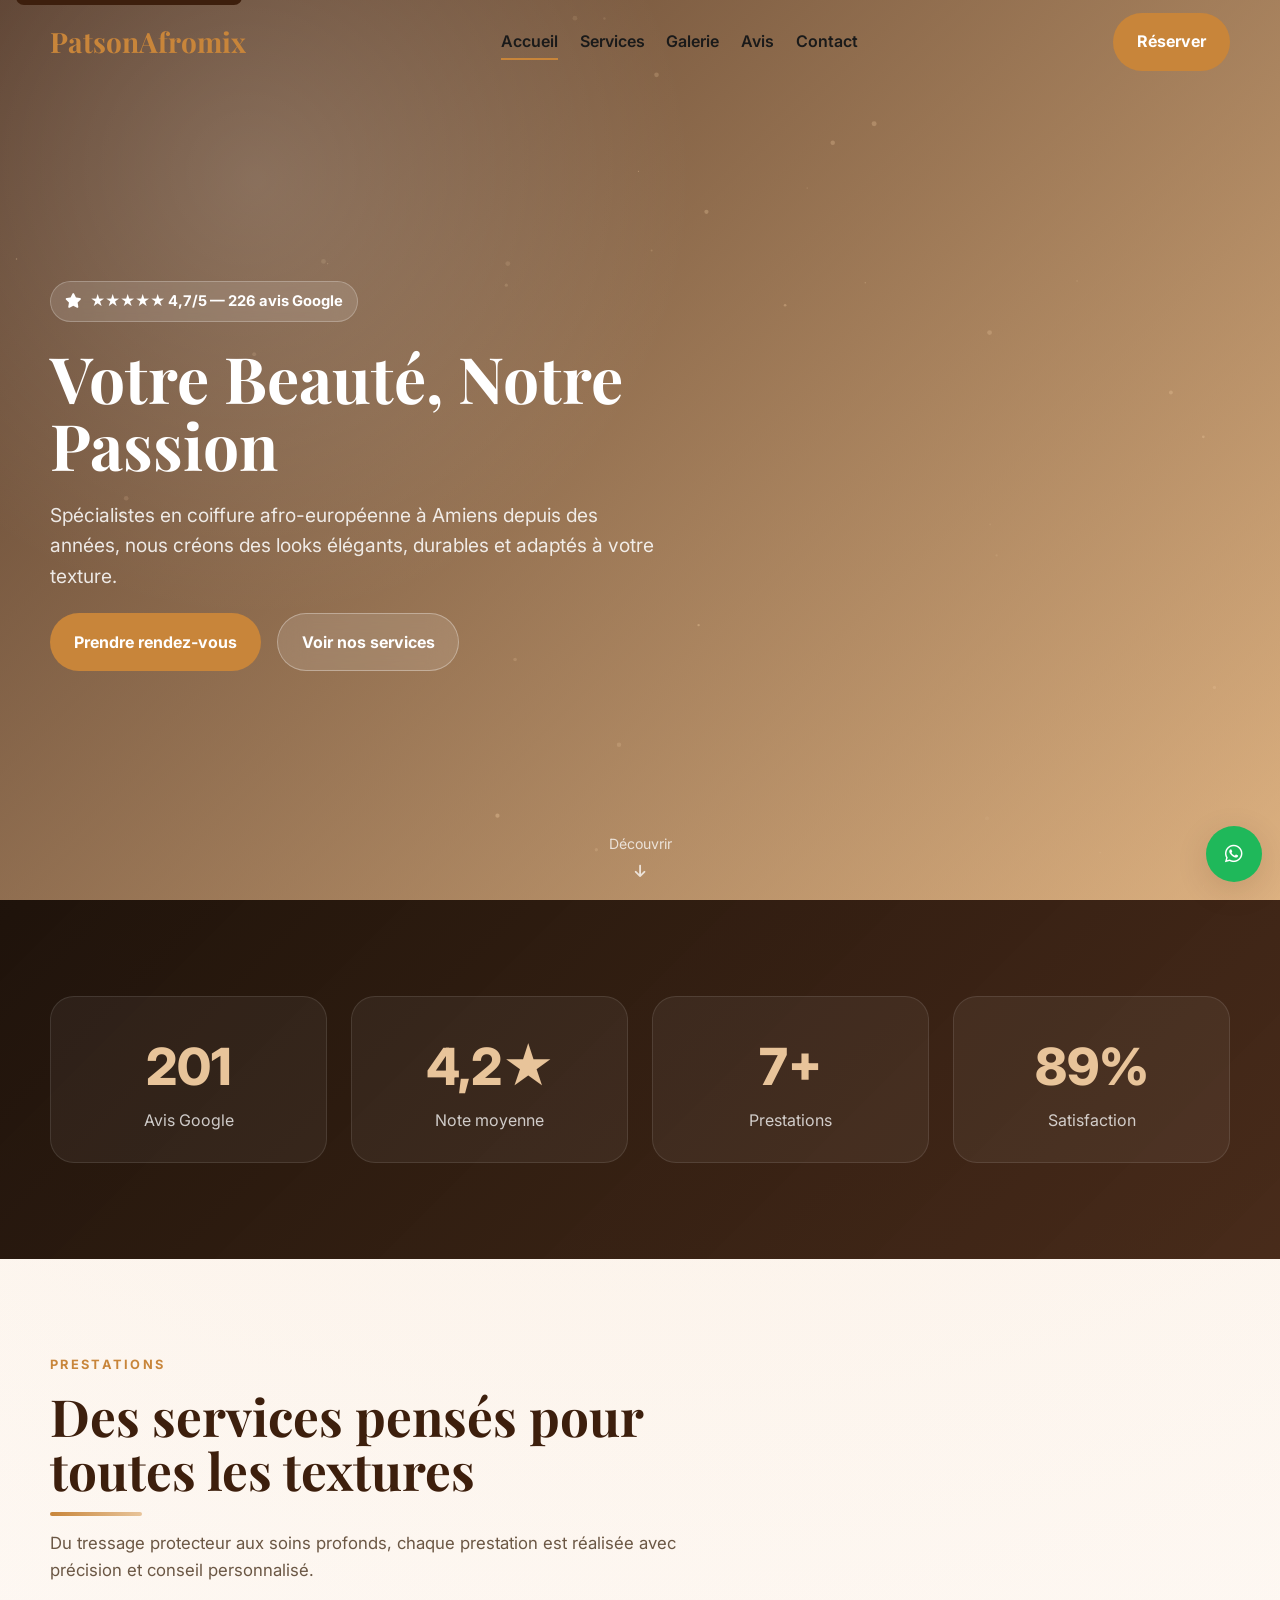
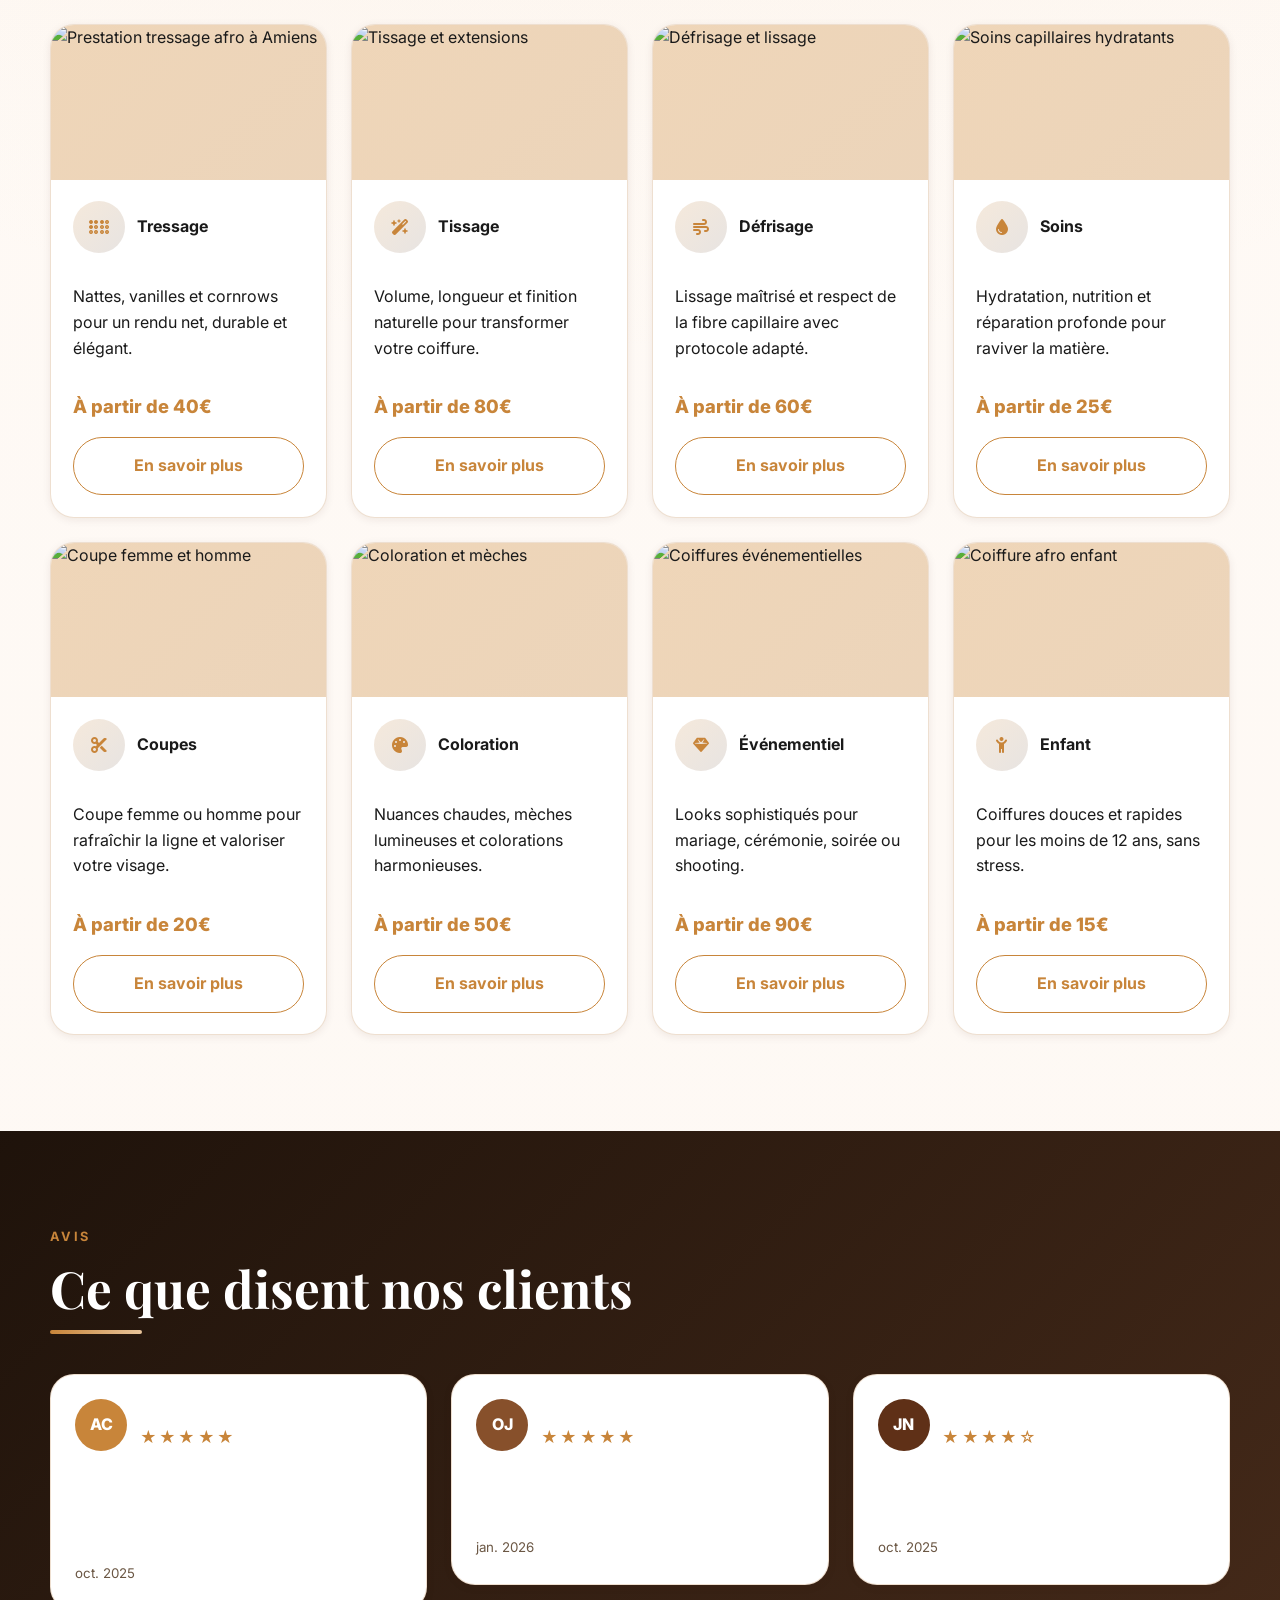
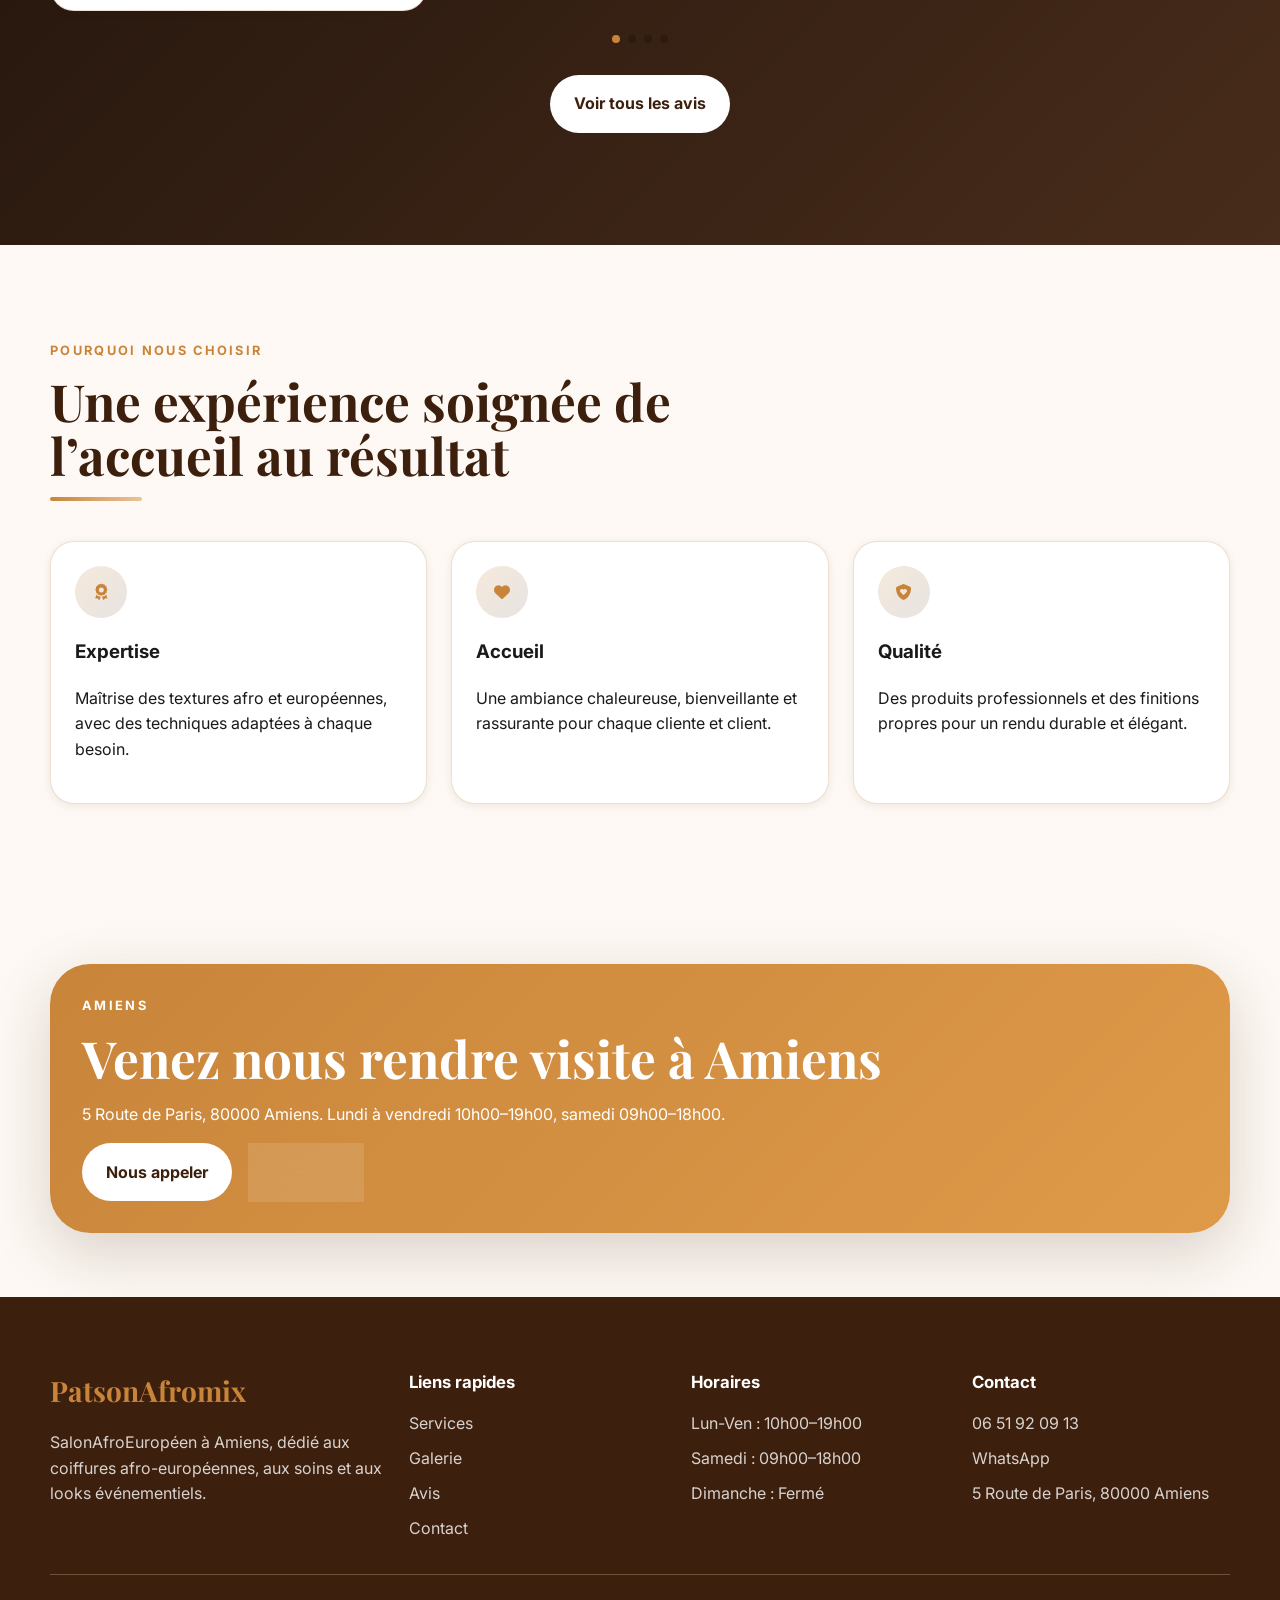
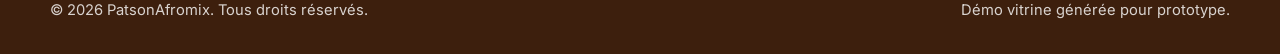
==== index.html @ 56ec9474 "My first commit on PotsonAfromix" ====
<!DOCTYPE html>
<html lang="fr">
  <head>
    <meta charset="UTF-8">
    <meta name="viewport" content="width=device-width, initial-scale=1.0">
    <title>PatsonAfromix | Coiffure afro-européenne à Amiens</title>
    <meta name="description" content="SalonAfroEuropéen / PatsonAfromix à Amiens : tressage, tissage, soins, coupe, coloration et coiffures événementielles.">
    <meta name="keywords" content="coiffure afro amiens, tressage amiens, salon afro européen, patsonafromix">
    <meta property="og:title" content="PatsonAfromix | Coiffure afro-européenne à Amiens">
    <meta property="og:description" content="Un salon chaleureux à Amiens pour sublimer toutes les textures de cheveux.">
    <meta property="og:type" content="website">
    <meta property="og:locale" content="fr_FR">
    <link rel="preconnect" href="https://fonts.googleapis.com">
    <link rel="preconnect" href="https://fonts.gstatic.com" crossorigin>
    <link href="https://fonts.googleapis.com/css2?family=Inter:wght@400;500;600;700;800&family=Playfair+Display:wght@600;700;800&display=swap" rel="stylesheet">
    <link rel="stylesheet" href="https://cdnjs.cloudflare.com/ajax/libs/font-awesome/6.5.2/css/all.min.css">
    <link rel="stylesheet" href="https://unpkg.com/aos@2.3.1/dist/aos.css">
    <link rel="stylesheet" href="https://unpkg.com/swiper/swiper-bundle.min.css">
    <link rel="stylesheet" href="css/main.css">
    <link rel="stylesheet" href="css/components.css">
    <link rel="stylesheet" href="css/animations.css">
    <link rel="stylesheet" href="css/responsive.css">
  </head>
  <body>
    <a class="skip-link" href="#main-content">Aller au contenu principal</a>
    <div class="page-loader" data-page-loader aria-hidden="true">
      <div class="loader-inner">
        <div class="logo">PatsonAfromix</div>
        <div class="loader-bar"><span></span></div>
      </div>
    </div>
    <div class="page-transition hidden" data-page-transition aria-hidden="true"></div>
    <header class="site-header" data-header>
      <div class="container">
        <a class="logo" href="index.html">PatsonAfromix</a>
        <nav class="nav-desktop" role="navigation" aria-label="Navigation principale">
          <a class="nav-link" aria-current="page" href="index.html">Accueil</a>
          <a class="nav-link" href="services.html">Services</a>
          <a class="nav-link" href="galerie.html">Galerie</a>
          <a class="nav-link" href="avis.html">Avis</a>
          <a class="nav-link" href="contact.html">Contact</a>
        </nav>
        <div class="nav-actions">
          <a class="btn btn-primary" href="contact.html">Réserver</a>
          <button class="menu-toggle" data-menu-toggle aria-label="Ouvrir le menu" aria-expanded="false" aria-controls="mobile-panel">
            <span></span><span></span><span></span>
          </button>
        </div>
      </div>
    </header>
    <aside class="mobile-panel" id="mobile-panel" data-mobile-panel>
      <nav class="mobile-nav" role="navigation" aria-label="Navigation mobile">
        <a class="nav-link" href="index.html">Accueil</a>
        <a class="nav-link" href="services.html">Services</a>
        <a class="nav-link" href="galerie.html">Galerie</a>
        <a class="nav-link" href="avis.html">Avis</a>
        <a class="nav-link" href="contact.html">Contact</a>
        <a class="btn btn-primary" href="contact.html">Prendre rendez-vous</a>
      </nav>
    </aside>

    <main id="main-content">
      <section class="hero">
        <canvas class="hero-canvas" data-hero-particles aria-hidden="true"></canvas>
        <div class="container">
          <div class="hero-content">
            <span class="pill trust-badge pulse"><i class="fa-solid fa-star"></i> ★★★★★ 4,7/5 — 226 avis Google</span>
            <h1 class="hero-title">Votre Beauté, Notre Passion</h1>
            <p class="hero-text">Spécialistes en coiffure afro-européenne à Amiens depuis des années, nous créons des looks élégants, durables et adaptés à votre texture.</p>
            <div class="hero-actions">
              <a class="btn btn-primary" href="contact.html">Prendre rendez-vous</a>
              <a class="btn btn-secondary" href="services.html">Voir nos services</a>
            </div>
          </div>
        </div>
        <a class="scroll-indicator" href="#chiffres" aria-label="Faire défiler vers les chiffres clés">
          <span>Découvrir</span>
          <i class="fa-solid fa-arrow-down bounce"></i>
        </a>
      </section>

      <section class="section section-dark" id="chiffres">
        <div class="container">
          <div class="stats-grid">
            <article class="stat-card" data-reveal>
              <div class="stat-value" data-counter="226">0</div>
              <div class="stat-label">Avis Google</div>
            </article>
            <article class="stat-card" data-reveal>
              <div class="stat-value" data-counter="4.7" data-decimal="true" data-suffix="★">0</div>
              <div class="stat-label">Note moyenne</div>
            </article>
            <article class="stat-card" data-reveal>
              <div class="stat-value" data-counter="8" data-suffix="+">0</div>
              <div class="stat-label">Prestations</div>
            </article>
            <article class="stat-card" data-reveal>
              <div class="stat-value" data-counter="100" data-suffix="%">0</div>
              <div class="stat-label">Satisfaction</div>
            </article>
          </div>
        </div>
      </section>

      <section class="section">
        <div class="container">
          <div class="section-title-wrap" data-reveal>
            <span class="eyebrow">Prestations</span>
            <h2 class="section-title">Des services pensés pour toutes les textures</h2>
            <div class="decor-line"></div>
            <p class="section-lead">Du tressage protecteur aux soins profonds, chaque prestation est réalisée avec précision et conseil personnalisé.</p>
          </div>
          <div class="services-grid grid">
            <article class="service-card" data-aos="fade-up">
              <img class="service-card-image" src="images/services/tressage.jpg" data-placeholder="african braids amiens" alt="Prestation tressage afro à Amiens">
              <div class="service-card-content">
                <div class="service-topline"><span class="icon-badge"><i class="fa-solid fa-braille"></i></span><strong>Tressage</strong></div>
                <p>Nattes, vanilles et cornrows pour un rendu net, durable et élégant.</p>
                <div class="service-price">À partir de 40€</div>
                <a class="btn btn-outline" href="services.html">En savoir plus</a>
              </div>
            </article>
            <article class="service-card" data-aos="fade-up" data-aos-delay="100">
              <img class="service-card-image" src="images/services/tissage.jpg" data-placeholder="hair extensions salon amiens" alt="Tissage et extensions">
              <div class="service-card-content">
                <div class="service-topline"><span class="icon-badge"><i class="fa-solid fa-wand-magic-sparkles"></i></span><strong>Tissage</strong></div>
                <p>Volume, longueur et finition naturelle pour transformer votre coiffure.</p>
                <div class="service-price">À partir de 80€</div>
                <a class="btn btn-outline" href="services.html">En savoir plus</a>
              </div>
            </article>
            <article class="service-card" data-aos="fade-up" data-aos-delay="200">
              <img class="service-card-image" src="images/services/defrisage.jpg" data-placeholder="hair smoothing treatment" alt="Défrisage et lissage">
              <div class="service-card-content">
                <div class="service-topline"><span class="icon-badge"><i class="fa-solid fa-wind"></i></span><strong>Défrisage</strong></div>
                <p>Lissage maîtrisé et respect de la fibre capillaire avec protocole adapté.</p>
                <div class="service-price">À partir de 60€</div>
                <a class="btn btn-outline" href="services.html">En savoir plus</a>
              </div>
            </article>
            <article class="service-card" data-aos="fade-up" data-aos-delay="300">
              <img class="service-card-image" src="images/services/soins.jpg" data-placeholder="deep conditioning hair care" alt="Soins capillaires hydratants">
              <div class="service-card-content">
                <div class="service-topline"><span class="icon-badge"><i class="fa-solid fa-droplet"></i></span><strong>Soins</strong></div>
                <p>Hydratation, nutrition et réparation profonde pour raviver la matière.</p>
                <div class="service-price">À partir de 25€</div>
                <a class="btn btn-outline" href="services.html">En savoir plus</a>
              </div>
            </article>
            <article class="service-card" data-aos="fade-up">
              <img class="service-card-image" src="images/services/coupe.jpg" data-placeholder="modern haircut salon" alt="Coupe femme et homme">
              <div class="service-card-content">
                <div class="service-topline"><span class="icon-badge"><i class="fa-solid fa-scissors"></i></span><strong>Coupes</strong></div>
                <p>Coupe femme ou homme pour rafraîchir la ligne et valoriser votre visage.</p>
                <div class="service-price">À partir de 20€</div>
                <a class="btn btn-outline" href="services.html">En savoir plus</a>
              </div>
            </article>
            <article class="service-card" data-aos="fade-up" data-aos-delay="100">
              <img class="service-card-image" src="images/services/coloration.jpg" data-placeholder="hair color salon" alt="Coloration et mèches">
              <div class="service-card-content">
                <div class="service-topline"><span class="icon-badge"><i class="fa-solid fa-palette"></i></span><strong>Coloration</strong></div>
                <p>Nuances chaudes, mèches lumineuses et colorations harmonieuses.</p>
                <div class="service-price">À partir de 50€</div>
                <a class="btn btn-outline" href="services.html">En savoir plus</a>
              </div>
            </article>
            <article class="service-card" data-aos="fade-up" data-aos-delay="200">
              <img class="service-card-image" src="images/services/evenementiel.jpg" data-placeholder="bridal hairstyle elegant" alt="Coiffures événementielles">
              <div class="service-card-content">
                <div class="service-topline"><span class="icon-badge"><i class="fa-solid fa-gem"></i></span><strong>Événementiel</strong></div>
                <p>Looks sophistiqués pour mariage, cérémonie, soirée ou shooting.</p>
                <div class="service-price">À partir de 90€</div>
                <a class="btn btn-outline" href="services.html">En savoir plus</a>
              </div>
            </article>
            <article class="service-card" data-aos="fade-up" data-aos-delay="300">
              <img class="service-card-image" src="images/services/enfant.jpg" data-placeholder="child braided hairstyle" alt="Coiffure afro enfant">
              <div class="service-card-content">
                <div class="service-topline"><span class="icon-badge"><i class="fa-solid fa-child-reaching"></i></span><strong>Enfant</strong></div>
                <p>Coiffures douces et rapides pour les moins de 12 ans, sans stress.</p>
                <div class="service-price">À partir de 15€</div>
                <a class="btn btn-outline" href="services.html">En savoir plus</a>
              </div>
            </article>
          </div>
        </div>
      </section>

      <section class="section section-dark">
        <div class="container">
          <div class="section-title-wrap" data-reveal>
            <span class="eyebrow">Avis</span>
            <h2 class="section-title">Ce que disent nos clients</h2>
            <div class="decor-line"></div>
          </div>
          <div class="swiper reviews-swiper">
            <div class="swiper-wrapper">
              <article class="review-card swiper-slide">
                <div class="review-head"><div class="avatar" style="background:#c8853a;">AC</div><div><strong>Amandine C.</strong><div class="review-stars">★★★★★</div></div></div>
                <p>Je suis blanche, donc les cheveux qui vont avec, et pas toujours top à tresser. J’ai été bluffée par le résultat.</p>
                <small class="muted">oct. 2025</small>
              </article>
              <article class="review-card swiper-slide">
                <div class="review-head"><div class="avatar" style="background:#87502b;">OJ</div><div><strong>Océane J.</strong><div class="review-stars">★★★★★</div></div></div>
                <p>Première fois pour un tissage, résultat très propre et conseils rassurants. Je reviendrai.</p>
                <small class="muted">jan. 2026</small>
              </article>
              <article class="review-card swiper-slide">
                <div class="review-head"><div class="avatar" style="background:#5f3017;">JN</div><div><strong>Jeannette N.</strong><div class="review-stars">★★★★☆</div></div></div>
                <p>Très satisfaite des prestations et des bons soins. Équipe chaleureuse et dynamique.</p>
                <small class="muted">oct. 2025</small>
              </article>
              <article class="review-card swiper-slide">
                <div class="review-head"><div class="avatar" style="background:#b86f35;">FK</div><div><strong>Fatou K.</strong><div class="review-stars">★★★★★</div></div></div>
                <p>Le salon est propre, l’accueil est top et mes nattes ont tenu parfaitement.</p>
                <small class="muted">fév. 2026</small>
              </article>
            </div>
            <div class="swiper-pagination"></div>
          </div>
          <p class="center"><a class="btn btn-light" href="avis.html">Voir tous les avis</a></p>
        </div>
      </section>

      <section class="section">
        <div class="container">
          <div class="section-title-wrap" data-reveal>
            <span class="eyebrow">Pourquoi nous choisir</span>
            <h2 class="section-title">Une expérience soignée de l’accueil au résultat</h2>
            <div class="decor-line"></div>
          </div>
          <div class="why-grid">
            <article class="card" data-reveal>
              <div class="icon-badge"><i class="fa-solid fa-award"></i></div>
              <h3>Expertise</h3>
              <p>Maîtrise des textures afro et européennes, avec des techniques adaptées à chaque besoin.</p>
            </article>
            <article class="card" data-reveal>
              <div class="icon-badge"><i class="fa-solid fa-heart"></i></div>
              <h3>Accueil</h3>
              <p>Une ambiance chaleureuse, bienveillante et rassurante pour chaque cliente et client.</p>
            </article>
            <article class="card" data-reveal>
              <div class="icon-badge"><i class="fa-solid fa-shield-heart"></i></div>
              <h3>Qualité</h3>
              <p>Des produits professionnels et des finitions propres pour un rendu durable et élégant.</p>
            </article>
          </div>
        </div>
      </section>

      <section class="section-sm">
        <div class="container">
          <div class="cta-panel" id="contact">
            <span class="eyebrow" style="color:#fff;">Amiens</span>
            <h2 class="section-title" style="color:#fff;">Venez nous rendre visite à Amiens</h2>
            <p>5 Route de Paris, 80000 Amiens. Lundi à vendredi 10h00–19h00, samedi 09h00–18h00.</p>
            <div class="cta-actions">
              <a class="btn btn-light" href="tel:+33651920913">Nous appeler</a>
              <a class="btn btn-secondary" href="https://www.google.com/maps/search/?api=1&query=5+Route+de+Paris,+80000+Amiens" target="_blank" rel="noreferrer">Itinéraire</a>
            </div>
          </div>
        </div>
      </section>
    </main>

    <footer class="site-footer">
      <div class="container">
        <div class="footer-grid">
          <div>
            <div class="logo">PatsonAfromix</div>
            <p>SalonAfroEuropéen à Amiens, dédié aux coiffures afro-européennes, aux soins et aux looks événementiels.</p>
          </div>
          <div>
            <h3 class="footer-title">Liens rapides</h3>
            <div class="footer-links">
              <a href="services.html">Services</a>
              <a href="galerie.html">Galerie</a>
              <a href="avis.html">Avis</a>
              <a href="contact.html">Contact</a>
            </div>
          </div>
          <div>
            <h3 class="footer-title">Horaires</h3>
            <div class="footer-links">
              <span>Lun-Ven : 10h00–19h00</span>
              <span>Samedi : 09h00–18h00</span>
              <span>Dimanche : Fermé</span>
            </div>
          </div>
          <div>
            <h3 class="footer-title">Contact</h3>
            <div class="footer-links">
              <a href="tel:+33651920913">06 51 92 09 13</a>
              <a href="https://wa.me/33651920913">WhatsApp</a>
              <span>5 Route de Paris, 80000 Amiens</span>
            </div>
          </div>
        </div>
        <div class="footer-bottom">
          <span>© 2026 PatsonAfromix. Tous droits réservés.</span>
          <span>Démo vitrine générée pour prototype.</span>
        </div>
      </div>
    </footer>

    <a class="floating-whatsapp pulse-green" href="https://wa.me/33651920913" target="_blank" rel="noreferrer" aria-label="Contacter le salon sur WhatsApp" data-tooltip="Chattez avec nous">
      <i class="fa-brands fa-whatsapp fa-lg"></i>
    </a>
    <button class="to-top hidden" type="button" data-back-to-top aria-label="Retour en haut"><i class="fa-solid fa-arrow-up"></i></button>

    <script src="https://unpkg.com/aos@2.3.1/dist/aos.js"></script>
    <script src="https://unpkg.com/swiper/swiper-bundle.min.js"></script>
    <script src="js/main.js"></script>
    <script src="js/animations.js"></script>
    <script src="js/reviews.js"></script>
    <script src="js/menu.js"></script>
  </body>
</html>
---- css/main.css ----
:root {
  --color-primary: #c8853a;
  --color-secondary: #3d1f0d;
  --color-accent: #e8c49a;
  --color-bg: #fdf8f3;
  --color-bg-dark: #1a0e06;
  --color-text: #1a1a1a;
  --color-text-light: #6b5744;
  --color-white: #ffffff;
  --color-success: #2d7d52;
  --color-danger: #b43f32;
  --color-border: #e8d5c0;
  --font-heading: "Playfair Display", serif;
  --font-body: "Inter", sans-serif;
  --shadow-sm: 0 2px 8px rgba(61, 31, 13, 0.08);
  --shadow-md: 0 8px 32px rgba(61, 31, 13, 0.14);
  --shadow-lg: 0 20px 60px rgba(61, 31, 13, 0.18);
  --radius-sm: 8px;
  --radius-md: 16px;
  --radius-lg: 24px;
  --radius-xl: 40px;
  --transition: 0.3s cubic-bezier(0.4, 0, 0.2, 1);
  --container: min(1180px, calc(100% - 2rem));
  --header-height: 84px;
}

*,
*::before,
*::after {
  box-sizing: border-box;
}

html {
  scroll-behavior: smooth;
}

body {
  margin: 0;
  font-family: var(--font-body);
  color: var(--color-text);
  background:
    radial-gradient(circle at top, rgba(232, 196, 154, 0.28), transparent 40%),
    linear-gradient(180deg, #fffaf6 0%, var(--color-bg) 100%);
  line-height: 1.6;
  overflow-x: hidden;
}

body.menu-open,
body.is-loading {
  overflow: hidden;
}

img {
  display: block;
  max-width: 100%;
}

a {
  color: inherit;
  text-decoration: none;
}

button,
input,
select,
textarea {
  font: inherit;
}

button {
  cursor: pointer;
}

main {
  display: block;
}

.skip-link {
  position: absolute;
  left: 1rem;
  top: -3rem;
  z-index: 1200;
  padding: 0.85rem 1.15rem;
  border-radius: var(--radius-sm);
  background: var(--color-secondary);
  color: var(--color-white);
  transition: top var(--transition);
}

.skip-link:focus {
  top: 1rem;
}

:focus-visible {
  outline: 3px solid var(--color-primary);
  outline-offset: 3px;
}

.container {
  width: var(--container);
  margin: 0 auto;
}

.section {
  padding: 6rem 0;
}

.section-sm {
  padding: 4rem 0;
}

.section-dark {
  position: relative;
  background:
    linear-gradient(135deg, rgba(26, 14, 6, 0.98), rgba(61, 31, 13, 0.94)),
    radial-gradient(circle, rgba(255, 255, 255, 0.04) 1px, transparent 1px);
  background-size: auto, 14px 14px;
  color: var(--color-white);
}

.section-title-wrap {
  display: grid;
  gap: 0.9rem;
  max-width: 700px;
  margin-bottom: 2.5rem;
}

.eyebrow {
  color: var(--color-primary);
  font-weight: 700;
  letter-spacing: 0.18em;
  text-transform: uppercase;
  font-size: 0.8rem;
}

.section-title,
.hero-title,
.page-hero h1 {
  margin: 0;
  font-family: var(--font-heading);
  line-height: 1.05;
}

.section-title {
  font-size: clamp(2rem, 4vw, 3.6rem);
  color: var(--color-secondary);
}

.section-dark .section-title {
  color: var(--color-white);
}

.section-lead {
  margin: 0;
  font-size: 1.05rem;
  color: var(--color-text-light);
}

.section-dark .section-lead {
  color: rgba(255, 255, 255, 0.76);
}

.decor-line {
  width: 92px;
  height: 4px;
  border-radius: 999px;
  background: linear-gradient(90deg, var(--color-primary), var(--color-accent));
  transform-origin: left center;
}

.btn {
  display: inline-flex;
  align-items: center;
  justify-content: center;
  gap: 0.65rem;
  min-height: 48px;
  padding: 0.95rem 1.45rem;
  border: 1px solid transparent;
  border-radius: 999px;
  font-weight: 700;
  transition:
    transform var(--transition),
    box-shadow var(--transition),
    background var(--transition),
    color var(--transition),
    border-color var(--transition);
}

.btn:hover {
  transform: translateY(-2px);
  box-shadow: var(--shadow-md);
}

.btn:active {
  transform: scale(0.97);
}

.btn-primary {
  background: var(--color-primary);
  color: var(--color-white);
}

.btn-secondary {
  background: rgba(255, 255, 255, 0.12);
  color: var(--color-white);
  border-color: rgba(255, 255, 255, 0.32);
  backdrop-filter: blur(14px);
}

.btn-outline {
  border-color: var(--color-primary);
  color: var(--color-primary);
  background: transparent;
}

.btn-light {
  background: var(--color-white);
  color: var(--color-secondary);
}

.pill {
  display: inline-flex;
  align-items: center;
  gap: 0.45rem;
  padding: 0.5rem 0.9rem;
  border-radius: 999px;
  background: rgba(232, 196, 154, 0.2);
  color: var(--color-secondary);
  font-size: 0.92rem;
  font-weight: 700;
}

.grid {
  display: grid;
  gap: 1.5rem;
}

.hero {
  position: relative;
  min-height: 100vh;
  display: flex;
  align-items: center;
  overflow: hidden;
  color: var(--color-white);
  background:
    linear-gradient(135deg, rgba(61, 31, 13, 0.85), rgba(200, 133, 58, 0.6)),
    url("../images/hero/hero-bg.jpg") center/cover no-repeat;
}

.hero::after {
  content: "";
  position: absolute;
  inset: 0;
  background: radial-gradient(circle at 20% 20%, rgba(255, 255, 255, 0.16), transparent 35%);
  pointer-events: none;
}

.hero-canvas {
  position: absolute;
  inset: 0;
  width: 100%;
  height: 100%;
}

.hero-content {
  position: relative;
  z-index: 2;
  display: grid;
  gap: 1.35rem;
  max-width: 720px;
  padding: calc(var(--header-height) + 2rem) 0 4rem;
}

.hero-title {
  font-size: clamp(2.5rem, 5vw, 4.5rem);
}

.hero-text {
  margin: 0;
  max-width: 620px;
  font-size: clamp(1rem, 2vw, 1.2rem);
  color: rgba(255, 255, 255, 0.86);
}

.hero-actions {
  display: flex;
  flex-wrap: wrap;
  gap: 1rem;
}

.trust-badge {
  width: fit-content;
  background: rgba(255, 255, 255, 0.12);
  border: 1px solid rgba(255, 255, 255, 0.24);
  color: var(--color-white);
  backdrop-filter: blur(12px);
}

.scroll-indicator {
  position: absolute;
  bottom: 1.4rem;
  left: 50%;
  transform: translateX(-50%);
  z-index: 2;
  display: inline-flex;
  flex-direction: column;
  align-items: center;
  gap: 0.5rem;
  color: rgba(255, 255, 255, 0.75);
  font-size: 0.88rem;
}

.page-hero {
  min-height: 40vh;
  display: grid;
  place-items: end start;
  padding: calc(var(--header-height) + 2rem) 0 3rem;
  background:
    linear-gradient(135deg, rgba(26, 14, 6, 0.86), rgba(61, 31, 13, 0.75)),
    url("../images/hero/hero-bg.jpg") center/cover no-repeat;
  color: var(--color-white);
}

.page-hero h1 {
  font-size: clamp(2.2rem, 4vw, 4rem);
}

.page-hero p {
  margin: 0.75rem 0 0;
  max-width: 620px;
  color: rgba(255, 255, 255, 0.8);
}

.stats-grid,
.why-grid,
.footer-grid,
.contact-grid {
  display: grid;
  gap: 1.5rem;
}

.stats-grid {
  grid-template-columns: repeat(4, minmax(0, 1fr));
}

.stat-card {
  padding: 1.8rem;
  border-radius: var(--radius-lg);
  background: rgba(255, 255, 255, 0.05);
  border: 1px solid rgba(255, 255, 255, 0.1);
  text-align: center;
}

.stat-value {
  font-size: clamp(2rem, 5vw, 3.2rem);
  font-weight: 800;
  color: var(--color-accent);
}

.stat-label {
  color: rgba(255, 255, 255, 0.76);
}

.services-grid {
  grid-template-columns: repeat(4, minmax(0, 1fr));
}

.why-grid {
  grid-template-columns: repeat(3, minmax(0, 1fr));
}

.cta-panel {
  display: grid;
  gap: 1rem;
  align-items: center;
  padding: 2rem;
  border-radius: var(--radius-xl);
  background: linear-gradient(135deg, var(--color-primary), #df9a49);
  color: var(--color-white);
  box-shadow: var(--shadow-lg);
}

.cta-panel p,
.cta-panel ul {
  margin: 0;
}

.cta-actions {
  display: flex;
  flex-wrap: wrap;
  gap: 1rem;
}

.sticky-filters {
  position: sticky;
  top: calc(var(--header-height) + 0.75rem);
  z-index: 20;
  background: rgba(253, 248, 243, 0.9);
  backdrop-filter: blur(10px);
  padding: 0.8rem;
  border: 1px solid rgba(232, 213, 192, 0.8);
  border-radius: var(--radius-xl);
  box-shadow: var(--shadow-sm);
}

.filter-group {
  display: flex;
  flex-wrap: wrap;
  gap: 0.75rem;
}

.filter-btn {
  min-height: 46px;
  padding: 0.8rem 1rem;
  border: 1px solid var(--color-border);
  border-radius: 999px;
  background: var(--color-white);
  color: var(--color-secondary);
  font-weight: 700;
  transition: all var(--transition);
}

.filter-btn.active {
  background: var(--color-primary);
  color: var(--color-white);
  border-color: var(--color-primary);
}

.reviews-grid {
  display: grid;
  grid-template-columns: repeat(3, minmax(0, 1fr));
  gap: 1.5rem;
}

.google-summary {
  max-width: 660px;
  margin: 0 auto 2.5rem;
}

.summary-score {
  font-size: clamp(2.8rem, 8vw, 4rem);
  font-weight: 800;
  color: var(--color-secondary);
}

.review-cta {
  margin-top: 3rem;
  text-align: center;
}

.contact-grid {
  grid-template-columns: 1.05fr 1fr;
  align-items: start;
}

.contact-stack {
  display: grid;
  gap: 1.25rem;
}

.map-embed {
  width: 100%;
  min-height: 340px;
  border: 0;
  border-radius: var(--radius-lg);
}

.hours-table {
  width: 100%;
  border-collapse: collapse;
}

.hours-table td {
  padding: 0.7rem 0;
  border-bottom: 1px solid var(--color-border);
}

.hours-table td:last-child {
  text-align: right;
  font-weight: 700;
}

.closed {
  color: var(--color-danger);
}

.form-grid {
  display: grid;
  gap: 1rem;
}

.field-row {
  display: grid;
  grid-template-columns: repeat(2, minmax(0, 1fr));
  gap: 1rem;
}

.form-note {
  margin: 0;
  font-size: 0.92rem;
  color: var(--color-text-light);
}

.social-links,
.footer-links,
.inline-list {
  display: flex;
  flex-wrap: wrap;
  gap: 0.85rem;
}

.center {
  text-align: center;
}

.muted {
  color: var(--color-text-light);
}
---- css/components.css ----
.site-header {
  position: fixed;
  inset: 0 0 auto;
  z-index: 1000;
  height: var(--header-height);
  transition: background var(--transition), box-shadow var(--transition), transform var(--transition);
}

.site-header.scrolled {
  background: rgba(255, 255, 255, 0.92);
  box-shadow: var(--shadow-sm);
  backdrop-filter: blur(14px);
}

.site-header .container {
  display: flex;
  align-items: center;
  justify-content: space-between;
  gap: 1rem;
  height: 100%;
}

.logo {
  font-family: var(--font-heading);
  font-size: 1.75rem;
  font-weight: 700;
  color: var(--color-primary);
}

.nav-desktop {
  display: flex;
  align-items: center;
  gap: 1.35rem;
}

.nav-link {
  position: relative;
  padding: 0.55rem 0;
  color: inherit;
  font-weight: 600;
}

.nav-link::after {
  content: "";
  position: absolute;
  left: 0;
  right: 0;
  bottom: 0.2rem;
  height: 2px;
  background: var(--color-primary);
  transform: scaleX(0);
  transform-origin: left center;
  transition: transform var(--transition);
}

.nav-link:hover::after,
.nav-link[aria-current="page"]::after {
  transform: scaleX(1);
}

.nav-actions {
  display: flex;
  align-items: center;
  gap: 1rem;
}

.menu-toggle {
  display: none;
  position: relative;
  width: 48px;
  height: 48px;
  border: 0;
  border-radius: 50%;
  background: rgba(255, 255, 255, 0.14);
}

.menu-toggle span {
  position: absolute;
  left: 50%;
  width: 22px;
  height: 2px;
  background: currentColor;
  transition: transform var(--transition), opacity var(--transition);
}

.menu-toggle span:nth-child(1) {
  transform: translate(-50%, -7px);
}

.menu-toggle span:nth-child(2) {
  transform: translate(-50%, 0);
}

.menu-toggle span:nth-child(3) {
  transform: translate(-50%, 7px);
}

.menu-toggle.active span:nth-child(1) {
  transform: translate(-50%, 0) rotate(45deg);
}

.menu-toggle.active span:nth-child(2) {
  opacity: 0;
}

.menu-toggle.active span:nth-child(3) {
  transform: translate(-50%, 0) rotate(-45deg);
}

.mobile-panel {
  position: fixed;
  inset: 0 0 0 auto;
  width: min(92vw, 420px);
  padding: calc(var(--header-height) + 2rem) 1.5rem 2rem;
  background: rgba(26, 14, 6, 0.97);
  color: var(--color-white);
  transform: translateX(100%);
  transition: transform var(--transition);
  z-index: 999;
}

.mobile-panel.open {
  transform: translateX(0);
}

.mobile-nav {
  display: grid;
  gap: 1rem;
}

.mobile-nav .nav-link {
  font-size: 1.3rem;
}

.card,
.info-card,
.review-card,
.faq-item,
.service-card,
.contact-card,
.summary-card,
.form-card {
  background: var(--color-white);
  border: 1px solid rgba(232, 213, 192, 0.75);
  border-radius: var(--radius-lg);
  box-shadow: var(--shadow-sm);
}

.card,
.info-card,
.review-card,
.contact-card,
.summary-card,
.form-card {
  padding: 1.5rem;
}

.service-card {
  overflow: hidden;
  transition: transform var(--transition), box-shadow var(--transition), border-color var(--transition);
}

.service-card:hover {
  transform: translateY(-8px);
  box-shadow: var(--shadow-lg);
  border-color: rgba(200, 133, 58, 0.55);
}

.service-card-content {
  display: grid;
  gap: 0.95rem;
  padding: 1.35rem;
}

.service-card-image {
  aspect-ratio: 16 / 9;
  object-fit: cover;
  width: 100%;
  background: linear-gradient(135deg, rgba(232, 196, 154, 0.7), rgba(200, 133, 58, 0.35));
}

.service-topline,
.review-head,
.contact-item {
  display: flex;
  align-items: center;
  gap: 0.8rem;
}

.service-price {
  font-size: 1.15rem;
  font-weight: 800;
  color: var(--color-primary);
}

.service-meta,
.service-features {
  margin: 0;
  padding-left: 1rem;
  color: var(--color-text-light);
}

.icon-badge,
.avatar {
  display: inline-grid;
  place-items: center;
  flex-shrink: 0;
  width: 52px;
  height: 52px;
  border-radius: 50%;
  background: linear-gradient(135deg, rgba(200, 133, 58, 0.18), rgba(61, 31, 13, 0.12));
  color: var(--color-primary);
}

.avatar {
  color: var(--color-white);
  font-weight: 800;
}

.review-stars,
.google-stars {
  color: var(--color-primary);
  letter-spacing: 0.14em;
}

.swiper {
  padding-bottom: 3rem;
}

.swiper-pagination-bullet-active {
  background: var(--color-primary);
}

.google-badge {
  display: inline-flex;
  align-items: center;
  gap: 0.45rem;
  padding: 0.35rem 0.7rem;
  border-radius: 999px;
  background: rgba(26, 115, 232, 0.08);
  color: #1a73e8;
  font-size: 0.82rem;
  font-weight: 700;
}

.faq-list {
  display: grid;
  gap: 1rem;
}

.faq-question {
  width: 100%;
  display: flex;
  align-items: center;
  justify-content: space-between;
  gap: 1rem;
  padding: 1.2rem 1.35rem;
  border: 0;
  background: transparent;
  text-align: left;
  font-weight: 700;
  color: var(--color-secondary);
}

.faq-answer {
  max-height: 0;
  overflow: hidden;
  padding: 0 1.35rem;
  color: var(--color-text-light);
  transition: max-height var(--transition), padding var(--transition);
}

.faq-item.open .faq-answer {
  max-height: 240px;
  padding: 0 1.35rem 1.2rem;
}

.gallery-masonry {
  column-count: 3;
  column-gap: 1rem;
}

.gallery-item {
  break-inside: avoid;
  margin-bottom: 1rem;
  position: relative;
  display: block;
  border-radius: var(--radius-lg);
  overflow: hidden;
  box-shadow: var(--shadow-sm);
  transition: opacity var(--transition), transform var(--transition);
}

.gallery-item.is-hidden {
  opacity: 0.15;
  transform: scale(0.97);
  pointer-events: none;
}

.gallery-item img {
  width: 100%;
  object-fit: cover;
  background: linear-gradient(135deg, rgba(232, 196, 154, 0.68), rgba(200, 133, 58, 0.26));
}

.gallery-item:nth-child(3n) img {
  aspect-ratio: 4 / 5;
}

.gallery-item:nth-child(2n) img {
  aspect-ratio: 4 / 6;
}

.gallery-item:nth-child(odd) img {
  aspect-ratio: 4 / 4.6;
}

.gallery-overlay {
  position: absolute;
  inset: 0;
  display: grid;
  place-items: center;
  gap: 0.35rem;
  padding: 1rem;
  background: linear-gradient(180deg, transparent, rgba(26, 14, 6, 0.75));
  color: var(--color-white);
  opacity: 0;
  transition: opacity var(--transition);
}

.gallery-item:hover .gallery-overlay {
  opacity: 1;
}

.form-field {
  position: relative;
}

.form-field input,
.form-field select,
.form-field textarea {
  width: 100%;
  padding: 1.15rem 0.95rem 0.6rem;
  border: 1px solid var(--color-border);
  border-radius: var(--radius-md);
  background: #fffdfa;
  transition: border-color var(--transition), box-shadow var(--transition);
}

.form-field textarea {
  min-height: 148px;
  resize: vertical;
}

.form-field label {
  position: absolute;
  left: 0.95rem;
  top: 1rem;
  color: var(--color-text-light);
  pointer-events: none;
  transition: transform var(--transition), font-size var(--transition), color var(--transition), top var(--transition);
}

.form-field.is-floating label,
.form-field input:focus + label,
.form-field input:not(:placeholder-shown) + label,
.form-field select:focus + label,
.form-field select:valid + label,
.form-field textarea:focus + label,
.form-field textarea:not(:placeholder-shown) + label {
  top: 0.55rem;
  transform: translateY(-0.1rem);
  font-size: 0.78rem;
  color: var(--color-primary);
}

.form-field input::placeholder,
.form-field textarea::placeholder {
  color: transparent;
}

.form-field.is-valid input,
.form-field.is-valid select,
.form-field.is-valid textarea {
  border-color: var(--color-success);
  box-shadow: 0 0 0 3px rgba(45, 125, 82, 0.12);
}

.form-field.is-error input,
.form-field.is-error select,
.form-field.is-error textarea {
  border-color: var(--color-danger);
  box-shadow: 0 0 0 3px rgba(180, 63, 50, 0.12);
}

.error-text {
  margin-top: 0.45rem;
  color: var(--color-danger);
  font-size: 0.82rem;
}

.checkbox-row {
  display: flex;
  align-items: flex-start;
  gap: 0.8rem;
  color: var(--color-text-light);
}

.char-counter {
  text-align: right;
  font-size: 0.82rem;
  color: var(--color-text-light);
}

.spinner {
  width: 18px;
  height: 18px;
  border: 2px solid rgba(255, 255, 255, 0.35);
  border-top-color: var(--color-white);
  border-radius: 50%;
  animation: spin 0.8s linear infinite;
}

.page-loader,
.page-transition,
.modal {
  position: fixed;
  inset: 0;
  z-index: 1400;
}

.page-loader,
.page-transition {
  display: grid;
  place-items: center;
  background: rgba(26, 14, 6, 0.98);
  color: var(--color-white);
}

.page-loader.hidden,
.page-transition.hidden,
.modal.hidden,
.to-top.hidden {
  opacity: 0;
  visibility: hidden;
  pointer-events: none;
}

.loader-inner {
  width: min(90vw, 340px);
  text-align: center;
}

.loader-bar {
  margin-top: 1rem;
  height: 6px;
  border-radius: 999px;
  background: rgba(255, 255, 255, 0.12);
  overflow: hidden;
}

.loader-bar span {
  display: block;
  width: 100%;
  height: 100%;
  background: linear-gradient(90deg, var(--color-primary), var(--color-accent));
  animation: loader-progress 1.2s ease forwards;
}

.page-transition {
  transform: translateX(-100%);
}

.page-transition.active {
  animation: page-wipe 0.55s ease forwards;
}

.floating-whatsapp,
.to-top {
  position: fixed;
  right: 1.15rem;
  display: inline-grid;
  place-items: center;
  width: 56px;
  height: 56px;
  border-radius: 50%;
  color: var(--color-white);
  box-shadow: var(--shadow-md);
  z-index: 950;
}

.floating-whatsapp {
  bottom: 1.15rem;
  background: #1fb85a;
}

.to-top {
  bottom: 5.4rem;
  background: var(--color-secondary);
  border: 0;
  transition: opacity var(--transition), transform var(--transition), visibility var(--transition);
}

.floating-whatsapp::after {
  content: attr(data-tooltip);
  position: absolute;
  right: calc(100% + 12px);
  width: max-content;
  padding: 0.4rem 0.65rem;
  border-radius: var(--radius-sm);
  background: rgba(26, 14, 6, 0.9);
  color: var(--color-white);
  font-size: 0.82rem;
  opacity: 0;
  transition: opacity var(--transition);
}

.floating-whatsapp:hover::after {
  opacity: 1;
}

.modal {
  display: grid;
  place-items: center;
  background: rgba(26, 14, 6, 0.55);
  transition: opacity var(--transition), visibility var(--transition);
}

.modal-card {
  width: min(92vw, 440px);
  padding: 2rem;
  border-radius: var(--radius-lg);
  background: var(--color-white);
  text-align: center;
  box-shadow: var(--shadow-lg);
}

.site-footer {
  padding: 4.5rem 0 2rem;
  background: var(--color-secondary);
  color: rgba(255, 255, 255, 0.8);
}

.footer-grid {
  grid-template-columns: 1.3fr 1fr 1fr 1fr;
  padding-bottom: 2rem;
  border-bottom: 1px solid rgba(232, 196, 154, 0.3);
}

.footer-title {
  margin: 0 0 0.9rem;
  color: var(--color-white);
  font-size: 1.05rem;
}

.footer-links {
  flex-direction: column;
  gap: 0.6rem;
}

.footer-bottom {
  padding-top: 1.5rem;
  display: flex;
  justify-content: space-between;
  gap: 1rem;
  flex-wrap: wrap;
  font-size: 0.92rem;
}

.sr-only {
  position: absolute;
  width: 1px;
  height: 1px;
  padding: 0;
  margin: -1px;
  overflow: hidden;
  clip: rect(0, 0, 0, 0);
  white-space: nowrap;
  border: 0;
}
---- css/animations.css ----
[data-reveal] {
  opacity: 0;
  transform: translateY(24px);
  transition: opacity 0.7s ease, transform 0.7s ease;
}

[data-reveal].revealed {
  opacity: 1;
  transform: translateY(0);
}

.pulse {
  animation: pulse 2s infinite;
}

.bounce {
  animation: bounce 1.8s infinite;
}

.pulse-green {
  animation: pulse-green 1.8s infinite;
}

.parallax {
  will-change: transform;
}

@keyframes pulse {
  0%,
  100% {
    transform: scale(1);
  }
  50% {
    transform: scale(1.03);
  }
}

@keyframes bounce {
  0%,
  20%,
  50%,
  80%,
  100% {
    transform: translateY(0);
  }
  40% {
    transform: translateY(-8px);
  }
  60% {
    transform: translateY(-4px);
  }
}

@keyframes pulse-green {
  0% {
    box-shadow: 0 0 0 0 rgba(31, 184, 90, 0.55);
  }
  70% {
    box-shadow: 0 0 0 16px rgba(31, 184, 90, 0);
  }
  100% {
    box-shadow: 0 0 0 0 rgba(31, 184, 90, 0);
  }
}

@keyframes loader-progress {
  from {
    transform: translateX(-100%);
  }
  to {
    transform: translateX(0);
  }
}

@keyframes spin {
  to {
    transform: rotate(360deg);
  }
}

@keyframes page-wipe {
  0% {
    transform: translateX(-100%);
  }
  50% {
    transform: translateX(0);
  }
  100% {
    transform: translateX(100%);
  }
}
---- css/responsive.css ----
@media (max-width: 1279px) {
  .services-grid {
    grid-template-columns: repeat(2, minmax(0, 1fr));
  }
}

@media (max-width: 1023px) {
  .stats-grid,
  .why-grid,
  .footer-grid,
  .reviews-grid,
  .contact-grid {
    grid-template-columns: repeat(2, minmax(0, 1fr));
  }

  .gallery-masonry {
    column-count: 2;
  }
}

@media (max-width: 767px) {
  .nav-desktop,
  .nav-actions .btn {
    display: none;
  }

  .menu-toggle {
    display: inline-grid;
    place-items: center;
  }

  .section {
    padding: 4.5rem 0;
  }

  .hero-content {
    padding-bottom: 5rem;
  }

  .stats-grid,
  .services-grid,
  .why-grid,
  .reviews-grid,
  .footer-grid,
  .contact-grid,
  .field-row {
    grid-template-columns: 1fr;
  }

  .gallery-masonry {
    column-count: 1;
  }

  .cta-panel,
  .summary-card,
  .form-card,
  .card,
  .info-card,
  .review-card,
  .contact-card {
    padding: 1.25rem;
  }

  .footer-bottom {
    flex-direction: column;
  }
}

@media (max-width: 479px) {
  :root {
    --container: min(100% - 1.2rem, 1180px);
  }

  .hero-actions,
  .cta-actions,
  .filter-group,
  .social-links {
    flex-direction: column;
  }

  .btn,
  .filter-btn {
    width: 100%;
  }
}
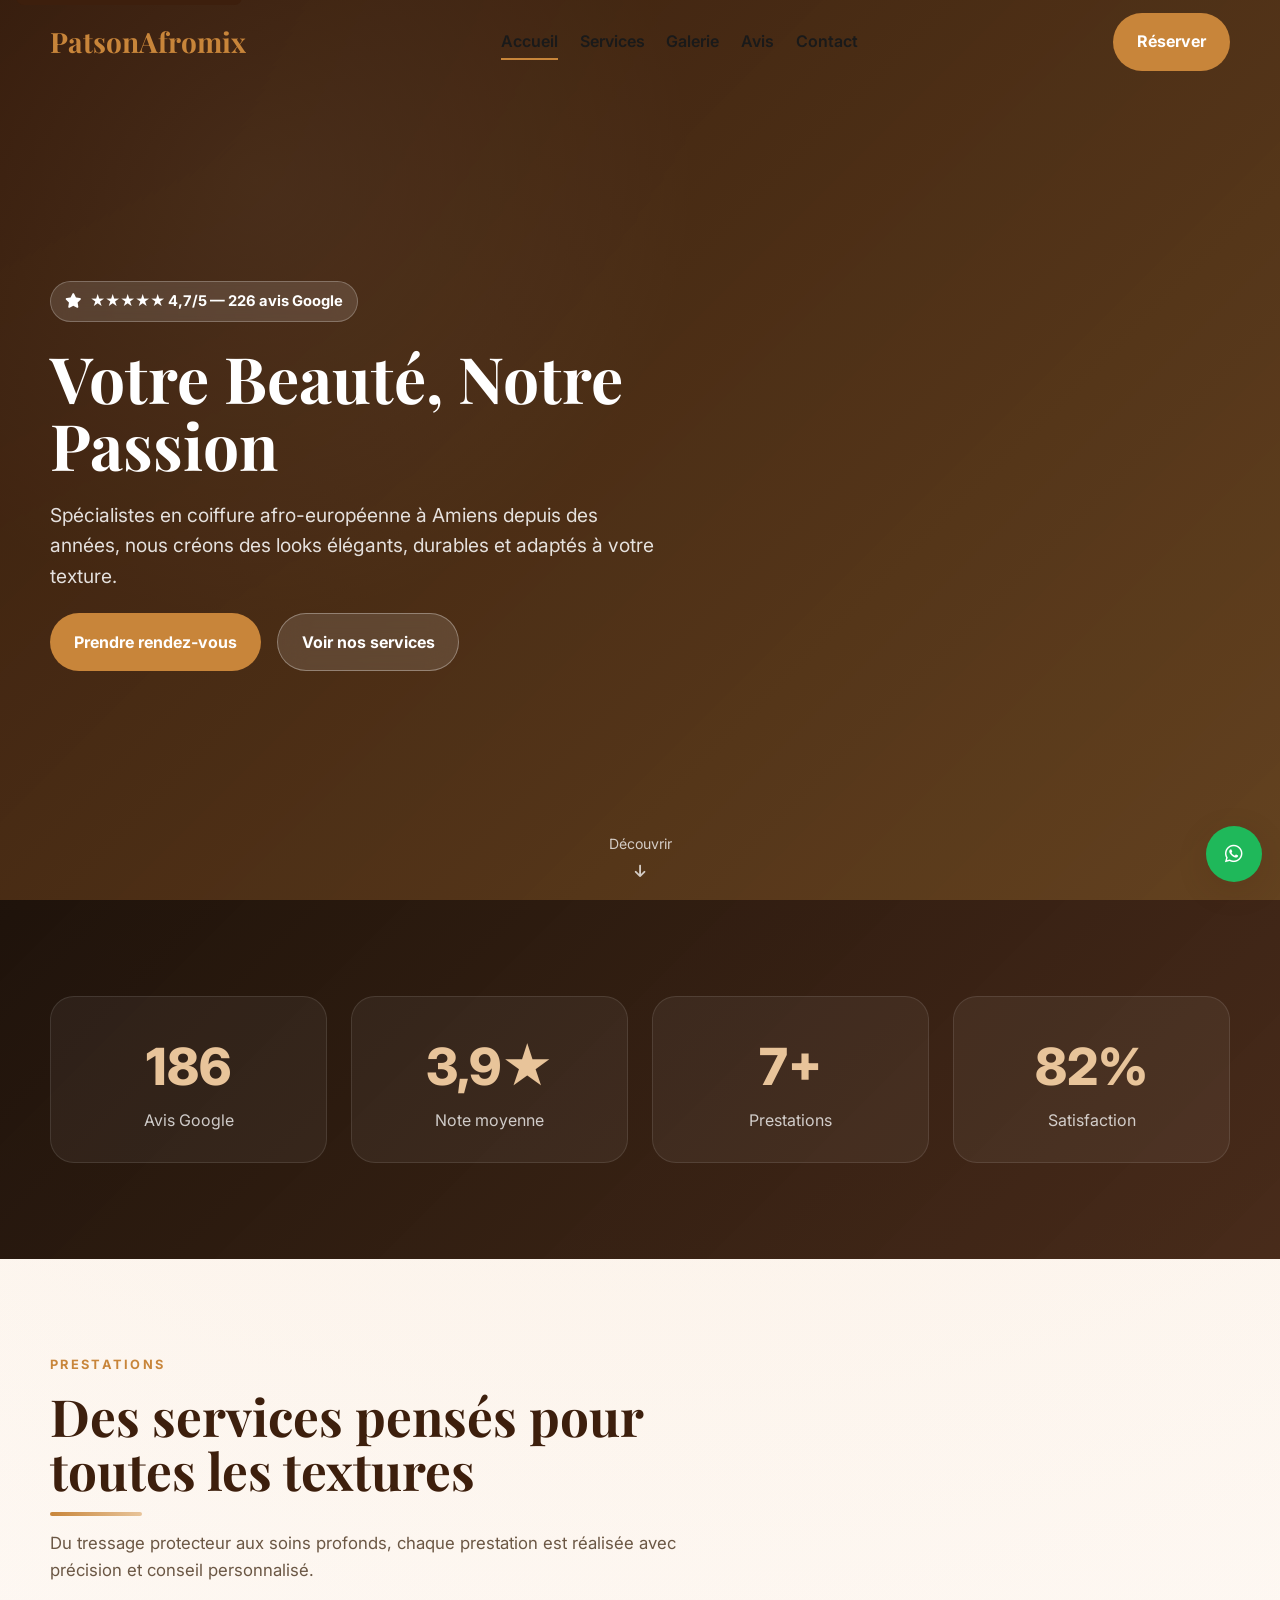
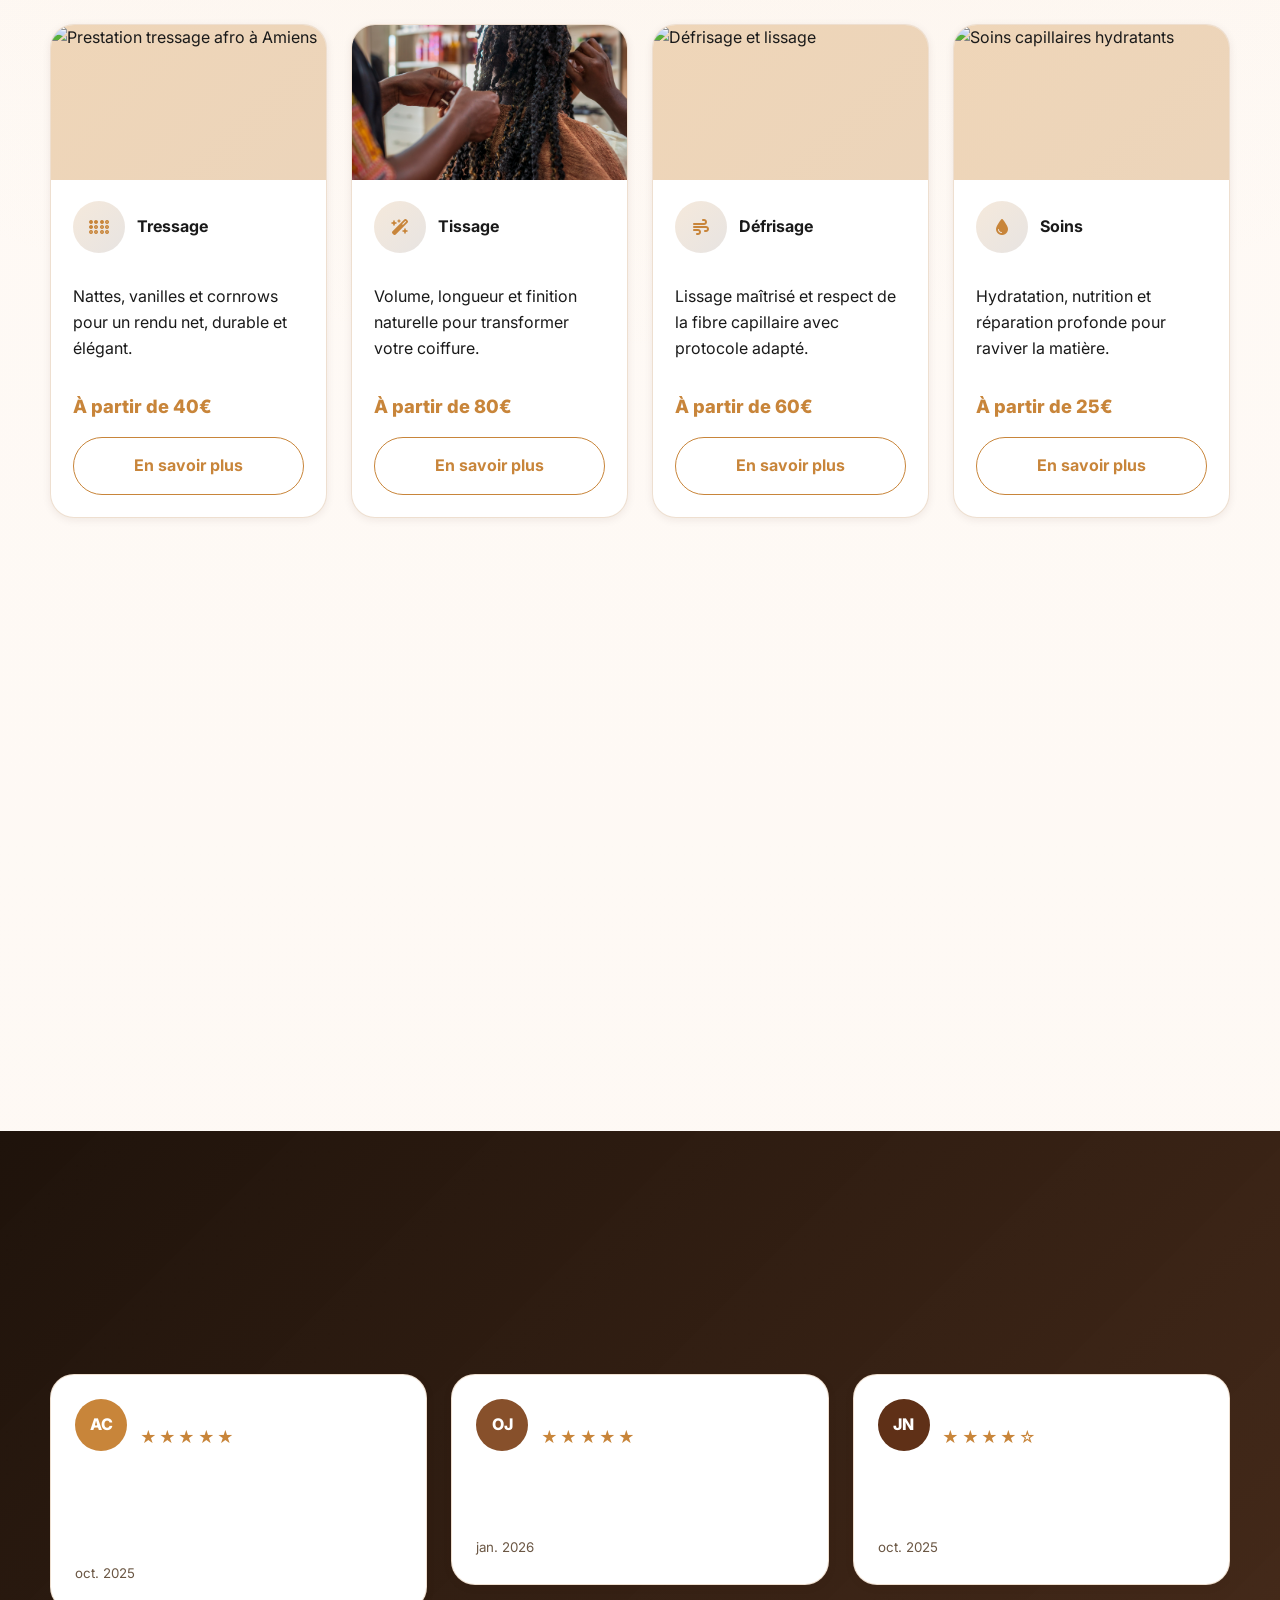
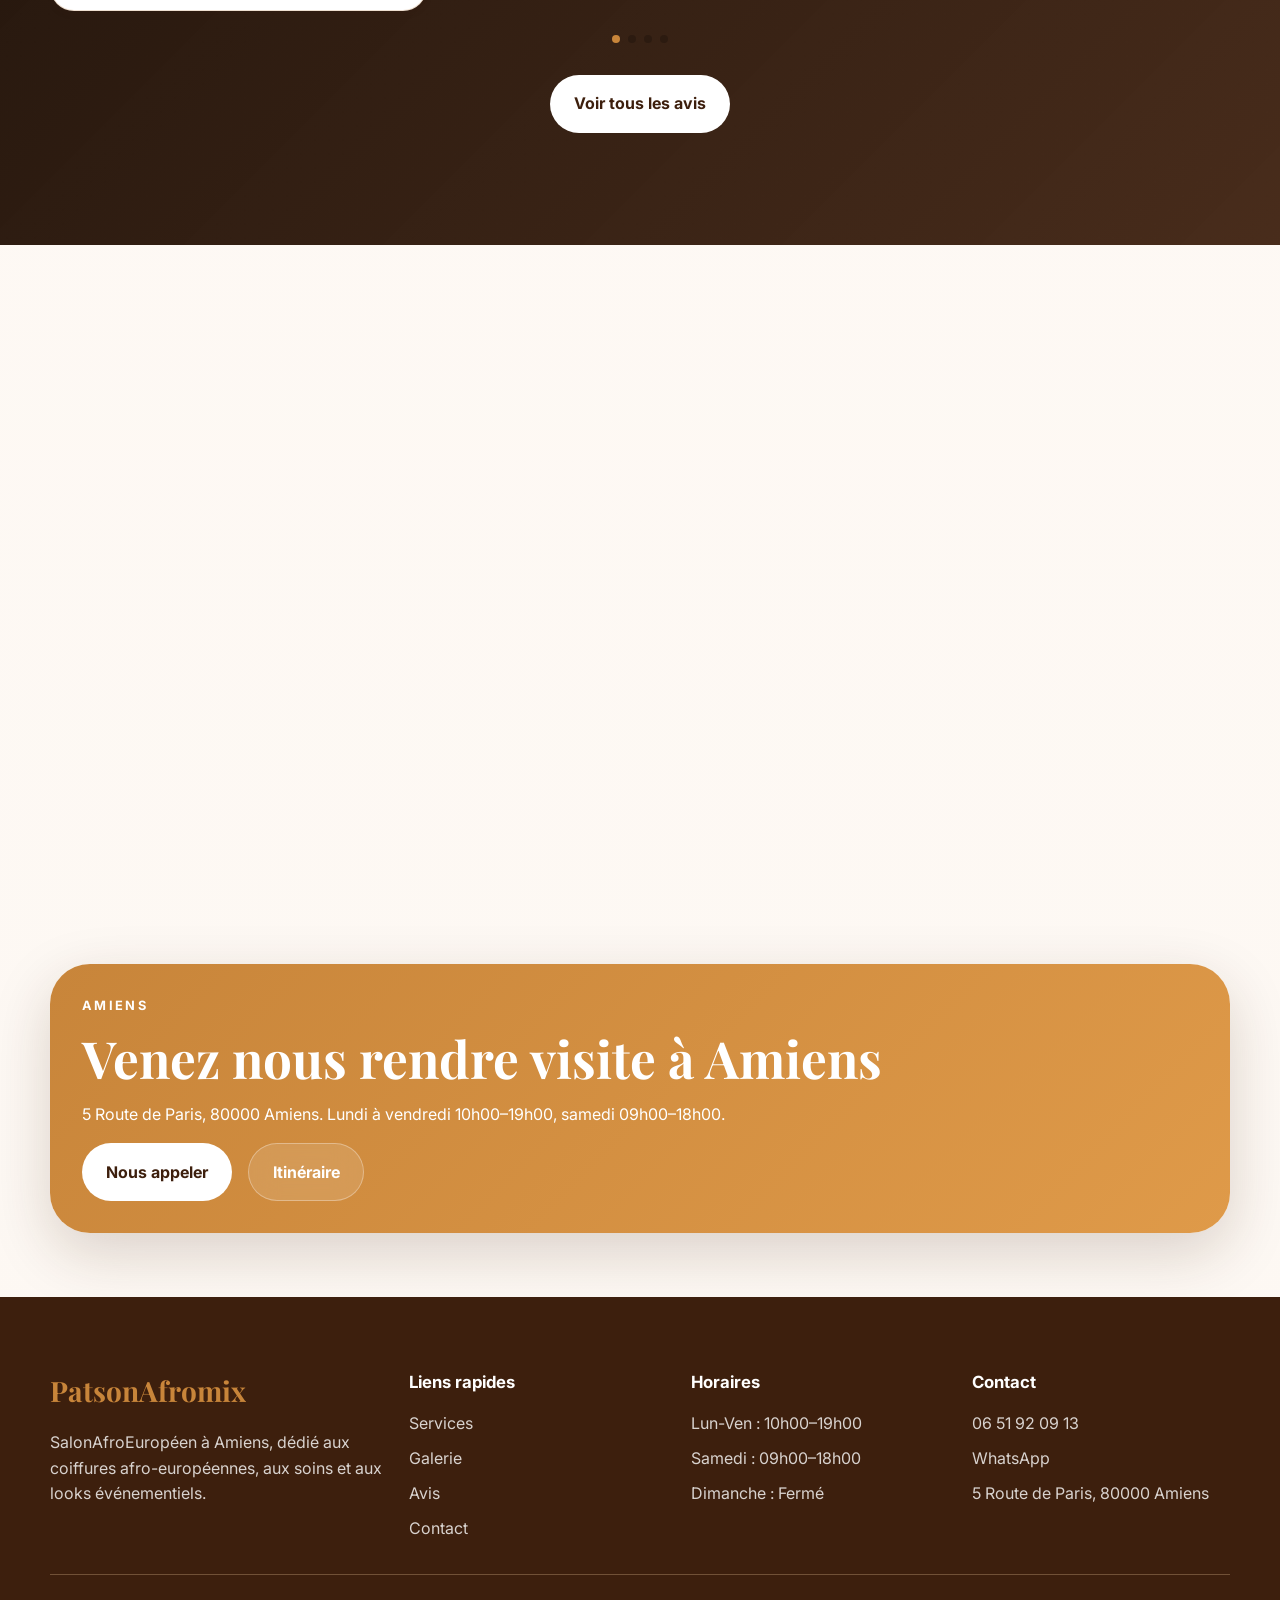
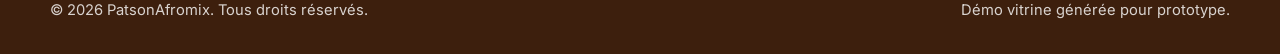
==== commit 5f9b19c3: "seconde v0.02 commit" ====
--- a/index.html
+++ b/index.html
@@ -1,320 +1,676 @@
-<!DOCTYPE html>
+<!doctype html>
 <html lang="fr">
-  <head>
-    <meta charset="UTF-8">
-    <meta name="viewport" content="width=device-width, initial-scale=1.0">
-    <title>PatsonAfromix | Coiffure afro-européenne à Amiens</title>
-    <meta name="description" content="SalonAfroEuropéen / PatsonAfromix à Amiens : tressage, tissage, soins, coupe, coloration et coiffures événementielles.">
-    <meta name="keywords" content="coiffure afro amiens, tressage amiens, salon afro européen, patsonafromix">
-    <meta property="og:title" content="PatsonAfromix | Coiffure afro-européenne à Amiens">
-    <meta property="og:description" content="Un salon chaleureux à Amiens pour sublimer toutes les textures de cheveux.">
-    <meta property="og:type" content="website">
-    <meta property="og:locale" content="fr_FR">
-    <link rel="preconnect" href="https://fonts.googleapis.com">
-    <link rel="preconnect" href="https://fonts.gstatic.com" crossorigin>
-    <link href="https://fonts.googleapis.com/css2?family=Inter:wght@400;500;600;700;800&family=Playfair+Display:wght@600;700;800&display=swap" rel="stylesheet">
-    <link rel="stylesheet" href="https://cdnjs.cloudflare.com/ajax/libs/font-awesome/6.5.2/css/all.min.css">
-    <link rel="stylesheet" href="https://unpkg.com/aos@2.3.1/dist/aos.css">
-    <link rel="stylesheet" href="https://unpkg.com/swiper/swiper-bundle.min.css">
-    <link rel="stylesheet" href="css/main.css">
-    <link rel="stylesheet" href="css/components.css">
-    <link rel="stylesheet" href="css/animations.css">
-    <link rel="stylesheet" href="css/responsive.css">
-  </head>
-  <body>
-    <a class="skip-link" href="#main-content">Aller au contenu principal</a>
-    <div class="page-loader" data-page-loader aria-hidden="true">
-      <div class="loader-inner">
-        <div class="logo">PatsonAfromix</div>
-        <div class="loader-bar"><span></span></div>
-      </div>
-    </div>
-    <div class="page-transition hidden" data-page-transition aria-hidden="true"></div>
-    <header class="site-header" data-header>
-      <div class="container">
-        <a class="logo" href="index.html">PatsonAfromix</a>
-        <nav class="nav-desktop" role="navigation" aria-label="Navigation principale">
-          <a class="nav-link" aria-current="page" href="index.html">Accueil</a>
-          <a class="nav-link" href="services.html">Services</a>
-          <a class="nav-link" href="galerie.html">Galerie</a>
-          <a class="nav-link" href="avis.html">Avis</a>
-          <a class="nav-link" href="contact.html">Contact</a>
-        </nav>
-        <div class="nav-actions">
-          <a class="btn btn-primary" href="contact.html">Réserver</a>
-          <button class="menu-toggle" data-menu-toggle aria-label="Ouvrir le menu" aria-expanded="false" aria-controls="mobile-panel">
-            <span></span><span></span><span></span>
-          </button>
+    <head>
+        <meta charset="UTF-8" />
+        <meta name="viewport" content="width=device-width, initial-scale=1.0" />
+        <title>PatsonAfromix | Coiffure afro-européenne à Amiens</title>
+        <meta
+            name="description"
+            content="SalonAfroEuropéen / PatsonAfromix à Amiens : tressage, tissage, soins, coupe, coloration et coiffures événementielles."
+        />
+        <meta
+            name="keywords"
+            content="coiffure afro amiens, tressage amiens, salon afro européen, patsonafromix"
+        />
+        <meta
+            property="og:title"
+            content="PatsonAfromix | Coiffure afro-européenne à Amiens"
+        />
+        <meta
+            property="og:description"
+            content="Un salon chaleureux à Amiens pour sublimer toutes les textures de cheveux."
+        />
+        <meta property="og:type" content="website" />
+        <meta property="og:locale" content="fr_FR" />
+        <link rel="preconnect" href="https://fonts.googleapis.com" />
+        <link rel="preconnect" href="https://fonts.gstatic.com" crossorigin />
+        <link
+            href="https://fonts.googleapis.com/css2?family=Inter:wght@400;500;600;700;800&family=Playfair+Display:wght@600;700;800&display=swap"
+            rel="stylesheet"
+        />
+        <link
+            rel="stylesheet"
+            href="https://cdnjs.cloudflare.com/ajax/libs/font-awesome/6.5.2/css/all.min.css"
+        />
+        <link
+            rel="stylesheet"
+            href="https://unpkg.com/aos@2.3.1/dist/aos.css"
+        />
+        <link
+            rel="stylesheet"
+            href="https://unpkg.com/swiper/swiper-bundle.min.css"
+        />
+        <link rel="stylesheet" href="css/main.css" />
+        <link rel="stylesheet" href="css/components.css" />
+        <link rel="stylesheet" href="css/animations.css" />
+        <link rel="stylesheet" href="css/responsive.css" />
+    </head>
+    <body>
+        <a class="skip-link" href="#main-content">Aller au contenu principal</a>
+        <div class="page-loader" data-page-loader aria-hidden="true">
+            <div class="loader-inner">
+                <div class="logo">PatsonAfromix</div>
+                <div class="loader-bar"><span></span></div>
+            </div>
         </div>
-      </div>
-    </header>
-    <aside class="mobile-panel" id="mobile-panel" data-mobile-panel>
-      <nav class="mobile-nav" role="navigation" aria-label="Navigation mobile">
-        <a class="nav-link" href="index.html">Accueil</a>
-        <a class="nav-link" href="services.html">Services</a>
-        <a class="nav-link" href="galerie.html">Galerie</a>
-        <a class="nav-link" href="avis.html">Avis</a>
-        <a class="nav-link" href="contact.html">Contact</a>
-        <a class="btn btn-primary" href="contact.html">Prendre rendez-vous</a>
-      </nav>
-    </aside>
-
-    <main id="main-content">
-      <section class="hero">
-        <canvas class="hero-canvas" data-hero-particles aria-hidden="true"></canvas>
-        <div class="container">
-          <div class="hero-content">
-            <span class="pill trust-badge pulse"><i class="fa-solid fa-star"></i> ★★★★★ 4,7/5 — 226 avis Google</span>
-            <h1 class="hero-title">Votre Beauté, Notre Passion</h1>
-            <p class="hero-text">Spécialistes en coiffure afro-européenne à Amiens depuis des années, nous créons des looks élégants, durables et adaptés à votre texture.</p>
-            <div class="hero-actions">
-              <a class="btn btn-primary" href="contact.html">Prendre rendez-vous</a>
-              <a class="btn btn-secondary" href="services.html">Voir nos services</a>
+        <div
+            class="page-transition hidden"
+            data-page-transition
+            aria-hidden="true"
+        ></div>
+        <header class="site-header" data-header>
+            <div class="container">
+                <a class="logo" href="index.html">PatsonAfromix</a>
+                <nav
+                    class="nav-desktop"
+                    role="navigation"
+                    aria-label="Navigation principale"
+                >
+                    <a class="nav-link" aria-current="page" href="index.html"
+                        >Accueil</a
+                    >
+                    <a class="nav-link" href="services.html">Services</a>
+                    <a class="nav-link" href="galerie.html">Galerie</a>
+                    <a class="nav-link" href="avis.html">Avis</a>
+                    <a class="nav-link" href="contact.html">Contact</a>
+                </nav>
+                <div class="nav-actions">
+                    <a class="btn btn-primary" href="contact.html">Réserver</a>
+                    <button
+                        class="menu-toggle"
+                        data-menu-toggle
+                        aria-label="Ouvrir le menu"
+                        aria-expanded="false"
+                        aria-controls="mobile-panel"
+                    >
+                        <span></span><span></span><span></span>
+                    </button>
+                </div>
             </div>
-          </div>
-        </div>
-        <a class="scroll-indicator" href="#chiffres" aria-label="Faire défiler vers les chiffres clés">
-          <span>Découvrir</span>
-          <i class="fa-solid fa-arrow-down bounce"></i>
+        </header>
+        <aside class="mobile-panel" id="mobile-panel" data-mobile-panel>
+            <nav
+                class="mobile-nav"
+                role="navigation"
+                aria-label="Navigation mobile"
+            >
+                <a class="nav-link" href="index.html">Accueil</a>
+                <a class="nav-link" href="services.html">Services</a>
+                <a class="nav-link" href="galerie.html">Galerie</a>
+                <a class="nav-link" href="avis.html">Avis</a>
+                <a class="nav-link" href="contact.html">Contact</a>
+                <a class="btn btn-primary" href="contact.html"
+                    >Prendre rendez-vous</a
+                >
+            </nav>
+        </aside>
+
+        <main id="main-content">
+            <section class="hero">
+                <div class="hero-slider" aria-hidden="true">
+                    <div class="hero-slider-track" data-hero-slider-track>
+                        <div class="hero-slide hero-slide-1">
+                            <img src="images/hero/hero.jpg" alt="" />
+                        </div>
+                        <div class="hero-slide hero-slide-2">
+                            <img src="images/hero/hero-01.jpg" alt="" />
+                        </div>
+                        <div class="hero-slide hero-slide-3">
+                            <img src="images/hero/hero-02.jpg" alt="" />
+                        </div>
+                    </div>
+                </div>
+                <div class="container">
+                    <div class="hero-content">
+                        <span class="pill trust-badge pulse"
+                            ><i class="fa-solid fa-star"></i> ★★★★★ 4,7/5 — 226
+                            avis Google</span
+                        >
+                        <h1 class="hero-title">Votre Beauté, Notre Passion</h1>
+                        <p class="hero-text">
+                            Spécialistes en coiffure afro-européenne à Amiens
+                            depuis des années, nous créons des looks élégants,
+                            durables et adaptés à votre texture.
+                        </p>
+                        <div class="hero-actions">
+                            <a class="btn btn-primary" href="contact.html"
+                                >Prendre rendez-vous</a
+                            >
+                            <a class="btn btn-secondary" href="services.html"
+                                >Voir nos services</a
+                            >
+                        </div>
+                    </div>
+                </div>
+                <a
+                    class="scroll-indicator"
+                    href="#chiffres"
+                    aria-label="Faire défiler vers les chiffres clés"
+                >
+                    <span>Découvrir</span>
+                    <i class="fa-solid fa-arrow-down bounce"></i>
+                </a>
+            </section>
+
+            <section class="section section-dark" id="chiffres">
+                <div class="container">
+                    <div class="stats-grid">
+                        <article class="stat-card" data-reveal>
+                            <div class="stat-value" data-counter="226">0</div>
+                            <div class="stat-label">Avis Google</div>
+                        </article>
+                        <article class="stat-card" data-reveal>
+                            <div
+                                class="stat-value"
+                                data-counter="4.7"
+                                data-decimal="true"
+                                data-suffix="★"
+                            >
+                                0
+                            </div>
+                            <div class="stat-label">Note moyenne</div>
+                        </article>
+                        <article class="stat-card" data-reveal>
+                            <div
+                                class="stat-value"
+                                data-counter="8"
+                                data-suffix="+"
+                            >
+                                0
+                            </div>
+                            <div class="stat-label">Prestations</div>
+                        </article>
+                        <article class="stat-card" data-reveal>
+                            <div
+                                class="stat-value"
+                                data-counter="100"
+                                data-suffix="%"
+                            >
+                                0
+                            </div>
+                            <div class="stat-label">Satisfaction</div>
+                        </article>
+                    </div>
+                </div>
+            </section>
+
+            <section class="section">
+                <div class="container">
+                    <div class="section-title-wrap" data-reveal>
+                        <span class="eyebrow">Prestations</span>
+                        <h2 class="section-title">
+                            Des services pensés pour toutes les textures
+                        </h2>
+                        <div class="decor-line"></div>
+                        <p class="section-lead">
+                            Du tressage protecteur aux soins profonds, chaque
+                            prestation est réalisée avec précision et conseil
+                            personnalisé.
+                        </p>
+                    </div>
+                    <div class="services-grid grid">
+                        <article class="service-card" data-aos="fade-up">
+                            <img
+                                class="service-card-image"
+                                src="images/services/tressage.jpg"
+                                data-placeholder="african braids amiens"
+                                alt="Prestation tressage afro à Amiens"
+                            />
+                            <div class="service-card-content">
+                                <div class="service-topline">
+                                    <span class="icon-badge"
+                                        ><i
+                                            class="fa-solid fa-braille"
+                                        ></i></span
+                                    ><strong>Tressage</strong>
+                                </div>
+                                <p>
+                                    Nattes, vanilles et cornrows pour un rendu
+                                    net, durable et élégant.
+                                </p>
+                                <div class="service-price">À partir de 40€</div>
+                                <a class="btn btn-outline" href="services.html"
+                                    >En savoir plus</a
+                                >
+                            </div>
+                        </article>
+                        <article
+                            class="service-card"
+                            data-aos="fade-up"
+                            data-aos-delay="100"
+                        >
+                            <img
+                                class="service-card-image"
+                                src="images/services/tissage.jpg"
+                                data-placeholder="hair extensions salon amiens"
+                                alt="Tissage et extensions"
+                            />
+                            <div class="service-card-content">
+                                <div class="service-topline">
+                                    <span class="icon-badge"
+                                        ><i
+                                            class="fa-solid fa-wand-magic-sparkles"
+                                        ></i></span
+                                    ><strong>Tissage</strong>
+                                </div>
+                                <p>
+                                    Volume, longueur et finition naturelle pour
+                                    transformer votre coiffure.
+                                </p>
+                                <div class="service-price">À partir de 80€</div>
+                                <a class="btn btn-outline" href="services.html"
+                                    >En savoir plus</a
+                                >
+                            </div>
+                        </article>
+                        <article
+                            class="service-card"
+                            data-aos="fade-up"
+                            data-aos-delay="200"
+                        >
+                            <img
+                                class="service-card-image"
+                                src="images/services/defrisage.jpg"
+                                data-placeholder="hair smoothing treatment"
+                                alt="Défrisage et lissage"
+                            />
+                            <div class="service-card-content">
+                                <div class="service-topline">
+                                    <span class="icon-badge"
+                                        ><i class="fa-solid fa-wind"></i></span
+                                    ><strong>Défrisage</strong>
+                                </div>
+                                <p>
+                                    Lissage maîtrisé et respect de la fibre
+                                    capillaire avec protocole adapté.
+                                </p>
+                                <div class="service-price">À partir de 60€</div>
+                                <a class="btn btn-outline" href="services.html"
+                                    >En savoir plus</a
+                                >
+                            </div>
+                        </article>
+                        <article
+                            class="service-card"
+                            data-aos="fade-up"
+                            data-aos-delay="300"
+                        >
+                            <img
+                                class="service-card-image"
+                                src="images/services/soins.jpg"
+                                data-placeholder="deep conditioning hair care"
+                                alt="Soins capillaires hydratants"
+                            />
+                            <div class="service-card-content">
+                                <div class="service-topline">
+                                    <span class="icon-badge"
+                                        ><i
+                                            class="fa-solid fa-droplet"
+                                        ></i></span
+                                    ><strong>Soins</strong>
+                                </div>
+                                <p>
+                                    Hydratation, nutrition et réparation
+                                    profonde pour raviver la matière.
+                                </p>
+                                <div class="service-price">À partir de 25€</div>
+                                <a class="btn btn-outline" href="services.html"
+                                    >En savoir plus</a
+                                >
+                            </div>
+                        </article>
+                        <article class="service-card" data-aos="fade-up">
+                            <img
+                                class="service-card-image"
+                                src="images/services/coupe.jpg"
+                                data-placeholder="modern haircut salon"
+                                alt="Coupe femme et homme"
+                            />
+                            <div class="service-card-content">
+                                <div class="service-topline">
+                                    <span class="icon-badge"
+                                        ><i
+                                            class="fa-solid fa-scissors"
+                                        ></i></span
+                                    ><strong>Coupes</strong>
+                                </div>
+                                <p>
+                                    Coupe femme ou homme pour rafraîchir la
+                                    ligne et valoriser votre visage.
+                                </p>
+                                <div class="service-price">À partir de 20€</div>
+                                <a class="btn btn-outline" href="services.html"
+                                    >En savoir plus</a
+                                >
+                            </div>
+                        </article>
+                        <article
+                            class="service-card"
+                            data-aos="fade-up"
+                            data-aos-delay="100"
+                        >
+                            <img
+                                class="service-card-image"
+                                src="images/services/coloration.jpg"
+                                data-placeholder="hair color salon"
+                                alt="Coloration et mèches"
+                            />
+                            <div class="service-card-content">
+                                <div class="service-topline">
+                                    <span class="icon-badge"
+                                        ><i
+                                            class="fa-solid fa-palette"
+                                        ></i></span
+                                    ><strong>Coloration</strong>
+                                </div>
+                                <p>
+                                    Nuances chaudes, mèches lumineuses et
+                                    colorations harmonieuses.
+                                </p>
+                                <div class="service-price">À partir de 50€</div>
+                                <a class="btn btn-outline" href="services.html"
+                                    >En savoir plus</a
+                                >
+                            </div>
+                        </article>
+                        <article
+                            class="service-card"
+                            data-aos="fade-up"
+                            data-aos-delay="200"
+                        >
+                            <img
+                                class="service-card-image"
+                                src="images/services/evenementiel.jpg"
+                                data-placeholder="bridal hairstyle elegant"
+                                alt="Coiffures événementielles"
+                            />
+                            <div class="service-card-content">
+                                <div class="service-topline">
+                                    <span class="icon-badge"
+                                        ><i class="fa-solid fa-gem"></i></span
+                                    ><strong>Événementiel</strong>
+                                </div>
+                                <p>
+                                    Looks sophistiqués pour mariage, cérémonie,
+                                    soirée ou shooting.
+                                </p>
+                                <div class="service-price">À partir de 90€</div>
+                                <a class="btn btn-outline" href="services.html"
+                                    >En savoir plus</a
+                                >
+                            </div>
+                        </article>
+                        <article
+                            class="service-card"
+                            data-aos="fade-up"
+                            data-aos-delay="300"
+                        >
+                            <img
+                                class="service-card-image"
+                                src="images/services/enfant.jpg"
+                                data-placeholder="child braided hairstyle"
+                                alt="Coiffure afro enfant"
+                            />
+                            <div class="service-card-content">
+                                <div class="service-topline">
+                                    <span class="icon-badge"
+                                        ><i
+                                            class="fa-solid fa-child-reaching"
+                                        ></i></span
+                                    ><strong>Enfant</strong>
+                                </div>
+                                <p>
+                                    Coiffures douces et rapides pour les moins
+                                    de 12 ans, sans stress.
+                                </p>
+                                <div class="service-price">À partir de 15€</div>
+                                <a class="btn btn-outline" href="services.html"
+                                    >En savoir plus</a
+                                >
+                            </div>
+                        </article>
+                    </div>
+                </div>
+            </section>
+
+            <section class="section section-dark">
+                <div class="container">
+                    <div class="section-title-wrap" data-reveal>
+                        <span class="eyebrow">Avis</span>
+                        <h2 class="section-title">Ce que disent nos clients</h2>
+                        <div class="decor-line"></div>
+                    </div>
+                    <div class="swiper reviews-swiper">
+                        <div class="swiper-wrapper">
+                            <article class="review-card swiper-slide">
+                                <div class="review-head">
+                                    <div
+                                        class="avatar"
+                                        style="background: #c8853a"
+                                    >
+                                        AC
+                                    </div>
+                                    <div>
+                                        <strong>Amandine C.</strong>
+                                        <div class="review-stars">★★★★★</div>
+                                    </div>
+                                </div>
+                                <p>
+                                    Je suis blanche, donc les cheveux qui vont
+                                    avec, et pas toujours top à tresser. J’ai
+                                    été bluffée par le résultat.
+                                </p>
+                                <small class="muted">oct. 2025</small>
+                            </article>
+                            <article class="review-card swiper-slide">
+                                <div class="review-head">
+                                    <div
+                                        class="avatar"
+                                        style="background: #87502b"
+                                    >
+                                        OJ
+                                    </div>
+                                    <div>
+                                        <strong>Océane J.</strong>
+                                        <div class="review-stars">★★★★★</div>
+                                    </div>
+                                </div>
+                                <p>
+                                    Première fois pour un tissage, résultat très
+                                    propre et conseils rassurants. Je
+                                    reviendrai.
+                                </p>
+                                <small class="muted">jan. 2026</small>
+                            </article>
+                            <article class="review-card swiper-slide">
+                                <div class="review-head">
+                                    <div
+                                        class="avatar"
+                                        style="background: #5f3017"
+                                    >
+                                        JN
+                                    </div>
+                                    <div>
+                                        <strong>Jeannette N.</strong>
+                                        <div class="review-stars">★★★★☆</div>
+                                    </div>
+                                </div>
+                                <p>
+                                    Très satisfaite des prestations et des bons
+                                    soins. Équipe chaleureuse et dynamique.
+                                </p>
+                                <small class="muted">oct. 2025</small>
+                            </article>
+                            <article class="review-card swiper-slide">
+                                <div class="review-head">
+                                    <div
+                                        class="avatar"
+                                        style="background: #b86f35"
+                                    >
+                                        FK
+                                    </div>
+                                    <div>
+                                        <strong>Fatou K.</strong>
+                                        <div class="review-stars">★★★★★</div>
+                                    </div>
+                                </div>
+                                <p>
+                                    Le salon est propre, l’accueil est top et
+                                    mes nattes ont tenu parfaitement.
+                                </p>
+                                <small class="muted">fév. 2026</small>
+                            </article>
+                        </div>
+                        <div class="swiper-pagination"></div>
+                    </div>
+                    <p class="center">
+                        <a class="btn btn-light" href="avis.html"
+                            >Voir tous les avis</a
+                        >
+                    </p>
+                </div>
+            </section>
+
+            <section class="section">
+                <div class="container">
+                    <div class="section-title-wrap" data-reveal>
+                        <span class="eyebrow">Pourquoi nous choisir</span>
+                        <h2 class="section-title">
+                            Une expérience soignée de l’accueil au résultat
+                        </h2>
+                        <div class="decor-line"></div>
+                    </div>
+                    <div class="why-grid">
+                        <article class="card" data-reveal>
+                            <div class="icon-badge">
+                                <i class="fa-solid fa-award"></i>
+                            </div>
+                            <h3>Expertise</h3>
+                            <p>
+                                Maîtrise des textures afro et européennes, avec
+                                des techniques adaptées à chaque besoin.
+                            </p>
+                        </article>
+                        <article class="card" data-reveal>
+                            <div class="icon-badge">
+                                <i class="fa-solid fa-heart"></i>
+                            </div>
+                            <h3>Accueil</h3>
+                            <p>
+                                Une ambiance chaleureuse, bienveillante et
+                                rassurante pour chaque cliente et client.
+                            </p>
+                        </article>
+                        <article class="card" data-reveal>
+                            <div class="icon-badge">
+                                <i class="fa-solid fa-shield-heart"></i>
+                            </div>
+                            <h3>Qualité</h3>
+                            <p>
+                                Des produits professionnels et des finitions
+                                propres pour un rendu durable et élégant.
+                            </p>
+                        </article>
+                    </div>
+                </div>
+            </section>
+
+            <section class="section-sm">
+                <div class="container">
+                    <div class="cta-panel" id="contact">
+                        <span class="eyebrow" style="color: #fff">Amiens</span>
+                        <h2 class="section-title" style="color: #fff">
+                            Venez nous rendre visite à Amiens
+                        </h2>
+                        <p>
+                            5 Route de Paris, 80000 Amiens. Lundi à vendredi
+                            10h00–19h00, samedi 09h00–18h00.
+                        </p>
+                        <div class="cta-actions">
+                            <a class="btn btn-light" href="tel:+33651920913"
+                                >Nous appeler</a
+                            >
+                            <a
+                                class="btn btn-secondary"
+                                href="https://www.google.com/maps/search/?api=1&query=5+Route+de+Paris,+80000+Amiens"
+                                target="_blank"
+                                rel="noreferrer"
+                                >Itinéraire</a
+                            >
+                        </div>
+                    </div>
+                </div>
+            </section>
+        </main>
+
+        <footer class="site-footer">
+            <div class="container">
+                <div class="footer-grid">
+                    <div>
+                        <div class="logo">PatsonAfromix</div>
+                        <p>
+                            SalonAfroEuropéen à Amiens, dédié aux coiffures
+                            afro-européennes, aux soins et aux looks
+                            événementiels.
+                        </p>
+                    </div>
+                    <div>
+                        <h3 class="footer-title">Liens rapides</h3>
+                        <div class="footer-links">
+                            <a href="services.html">Services</a>
+                            <a href="galerie.html">Galerie</a>
+                            <a href="avis.html">Avis</a>
+                            <a href="contact.html">Contact</a>
+                        </div>
+                    </div>
+                    <div>
+                        <h3 class="footer-title">Horaires</h3>
+                        <div class="footer-links">
+                            <span>Lun-Ven : 10h00–19h00</span>
+                            <span>Samedi : 09h00–18h00</span>
+                            <span>Dimanche : Fermé</span>
+                        </div>
+                    </div>
+                    <div>
+                        <h3 class="footer-title">Contact</h3>
+                        <div class="footer-links">
+                            <a href="tel:+33651920913">06 51 92 09 13</a>
+                            <a href="https://wa.me/33651920913">WhatsApp</a>
+                            <span>5 Route de Paris, 80000 Amiens</span>
+                        </div>
+                    </div>
+                </div>
+                <div class="footer-bottom">
+                    <span>© 2026 PatsonAfromix. Tous droits réservés.</span>
+                    <span>Démo vitrine générée pour prototype.</span>
+                </div>
+            </div>
+        </footer>
+
+        <a
+            class="floating-whatsapp pulse-green"
+            href="https://wa.me/33651920913"
+            target="_blank"
+            rel="noreferrer"
+            aria-label="Contacter le salon sur WhatsApp"
+            data-tooltip="Chattez avec nous"
+        >
+            <i class="fa-brands fa-whatsapp fa-lg"></i>
         </a>
-      </section>
-
-      <section class="section section-dark" id="chiffres">
-        <div class="container">
-          <div class="stats-grid">
-            <article class="stat-card" data-reveal>
-              <div class="stat-value" data-counter="226">0</div>
-              <div class="stat-label">Avis Google</div>
-            </article>
-            <article class="stat-card" data-reveal>
-              <div class="stat-value" data-counter="4.7" data-decimal="true" data-suffix="★">0</div>
-              <div class="stat-label">Note moyenne</div>
-            </article>
-            <article class="stat-card" data-reveal>
-              <div class="stat-value" data-counter="8" data-suffix="+">0</div>
-              <div class="stat-label">Prestations</div>
-            </article>
-            <article class="stat-card" data-reveal>
-              <div class="stat-value" data-counter="100" data-suffix="%">0</div>
-              <div class="stat-label">Satisfaction</div>
-            </article>
-          </div>
-        </div>
-      </section>
-
-      <section class="section">
-        <div class="container">
-          <div class="section-title-wrap" data-reveal>
-            <span class="eyebrow">Prestations</span>
-            <h2 class="section-title">Des services pensés pour toutes les textures</h2>
-            <div class="decor-line"></div>
-            <p class="section-lead">Du tressage protecteur aux soins profonds, chaque prestation est réalisée avec précision et conseil personnalisé.</p>
-          </div>
-          <div class="services-grid grid">
-            <article class="service-card" data-aos="fade-up">
-              <img class="service-card-image" src="images/services/tressage.jpg" data-placeholder="african braids amiens" alt="Prestation tressage afro à Amiens">
-              <div class="service-card-content">
-                <div class="service-topline"><span class="icon-badge"><i class="fa-solid fa-braille"></i></span><strong>Tressage</strong></div>
-                <p>Nattes, vanilles et cornrows pour un rendu net, durable et élégant.</p>
-                <div class="service-price">À partir de 40€</div>
-                <a class="btn btn-outline" href="services.html">En savoir plus</a>
-              </div>
-            </article>
-            <article class="service-card" data-aos="fade-up" data-aos-delay="100">
-              <img class="service-card-image" src="images/services/tissage.jpg" data-placeholder="hair extensions salon amiens" alt="Tissage et extensions">
-              <div class="service-card-content">
-                <div class="service-topline"><span class="icon-badge"><i class="fa-solid fa-wand-magic-sparkles"></i></span><strong>Tissage</strong></div>
-                <p>Volume, longueur et finition naturelle pour transformer votre coiffure.</p>
-                <div class="service-price">À partir de 80€</div>
-                <a class="btn btn-outline" href="services.html">En savoir plus</a>
-              </div>
-            </article>
-            <article class="service-card" data-aos="fade-up" data-aos-delay="200">
-              <img class="service-card-image" src="images/services/defrisage.jpg" data-placeholder="hair smoothing treatment" alt="Défrisage et lissage">
-              <div class="service-card-content">
-                <div class="service-topline"><span class="icon-badge"><i class="fa-solid fa-wind"></i></span><strong>Défrisage</strong></div>
-                <p>Lissage maîtrisé et respect de la fibre capillaire avec protocole adapté.</p>
-                <div class="service-price">À partir de 60€</div>
-                <a class="btn btn-outline" href="services.html">En savoir plus</a>
-              </div>
-            </article>
-            <article class="service-card" data-aos="fade-up" data-aos-delay="300">
-              <img class="service-card-image" src="images/services/soins.jpg" data-placeholder="deep conditioning hair care" alt="Soins capillaires hydratants">
-              <div class="service-card-content">
-                <div class="service-topline"><span class="icon-badge"><i class="fa-solid fa-droplet"></i></span><strong>Soins</strong></div>
-                <p>Hydratation, nutrition et réparation profonde pour raviver la matière.</p>
-                <div class="service-price">À partir de 25€</div>
-                <a class="btn btn-outline" href="services.html">En savoir plus</a>
-              </div>
-            </article>
-            <article class="service-card" data-aos="fade-up">
-              <img class="service-card-image" src="images/services/coupe.jpg" data-placeholder="modern haircut salon" alt="Coupe femme et homme">
-              <div class="service-card-content">
-                <div class="service-topline"><span class="icon-badge"><i class="fa-solid fa-scissors"></i></span><strong>Coupes</strong></div>
-                <p>Coupe femme ou homme pour rafraîchir la ligne et valoriser votre visage.</p>
-                <div class="service-price">À partir de 20€</div>
-                <a class="btn btn-outline" href="services.html">En savoir plus</a>
-              </div>
-            </article>
-            <article class="service-card" data-aos="fade-up" data-aos-delay="100">
-              <img class="service-card-image" src="images/services/coloration.jpg" data-placeholder="hair color salon" alt="Coloration et mèches">
-              <div class="service-card-content">
-                <div class="service-topline"><span class="icon-badge"><i class="fa-solid fa-palette"></i></span><strong>Coloration</strong></div>
-                <p>Nuances chaudes, mèches lumineuses et colorations harmonieuses.</p>
-                <div class="service-price">À partir de 50€</div>
-                <a class="btn btn-outline" href="services.html">En savoir plus</a>
-              </div>
-            </article>
-            <article class="service-card" data-aos="fade-up" data-aos-delay="200">
-              <img class="service-card-image" src="images/services/evenementiel.jpg" data-placeholder="bridal hairstyle elegant" alt="Coiffures événementielles">
-              <div class="service-card-content">
-                <div class="service-topline"><span class="icon-badge"><i class="fa-solid fa-gem"></i></span><strong>Événementiel</strong></div>
-                <p>Looks sophistiqués pour mariage, cérémonie, soirée ou shooting.</p>
-                <div class="service-price">À partir de 90€</div>
-                <a class="btn btn-outline" href="services.html">En savoir plus</a>
-              </div>
-            </article>
-            <article class="service-card" data-aos="fade-up" data-aos-delay="300">
-              <img class="service-card-image" src="images/services/enfant.jpg" data-placeholder="child braided hairstyle" alt="Coiffure afro enfant">
-              <div class="service-card-content">
-                <div class="service-topline"><span class="icon-badge"><i class="fa-solid fa-child-reaching"></i></span><strong>Enfant</strong></div>
-                <p>Coiffures douces et rapides pour les moins de 12 ans, sans stress.</p>
-                <div class="service-price">À partir de 15€</div>
-                <a class="btn btn-outline" href="services.html">En savoir plus</a>
-              </div>
-            </article>
-          </div>
-        </div>
-      </section>
-
-      <section class="section section-dark">
-        <div class="container">
-          <div class="section-title-wrap" data-reveal>
-            <span class="eyebrow">Avis</span>
-            <h2 class="section-title">Ce que disent nos clients</h2>
-            <div class="decor-line"></div>
-          </div>
-          <div class="swiper reviews-swiper">
-            <div class="swiper-wrapper">
-              <article class="review-card swiper-slide">
-                <div class="review-head"><div class="avatar" style="background:#c8853a;">AC</div><div><strong>Amandine C.</strong><div class="review-stars">★★★★★</div></div></div>
-                <p>Je suis blanche, donc les cheveux qui vont avec, et pas toujours top à tresser. J’ai été bluffée par le résultat.</p>
-                <small class="muted">oct. 2025</small>
-              </article>
-              <article class="review-card swiper-slide">
-                <div class="review-head"><div class="avatar" style="background:#87502b;">OJ</div><div><strong>Océane J.</strong><div class="review-stars">★★★★★</div></div></div>
-                <p>Première fois pour un tissage, résultat très propre et conseils rassurants. Je reviendrai.</p>
-                <small class="muted">jan. 2026</small>
-              </article>
-              <article class="review-card swiper-slide">
-                <div class="review-head"><div class="avatar" style="background:#5f3017;">JN</div><div><strong>Jeannette N.</strong><div class="review-stars">★★★★☆</div></div></div>
-                <p>Très satisfaite des prestations et des bons soins. Équipe chaleureuse et dynamique.</p>
-                <small class="muted">oct. 2025</small>
-              </article>
-              <article class="review-card swiper-slide">
-                <div class="review-head"><div class="avatar" style="background:#b86f35;">FK</div><div><strong>Fatou K.</strong><div class="review-stars">★★★★★</div></div></div>
-                <p>Le salon est propre, l’accueil est top et mes nattes ont tenu parfaitement.</p>
-                <small class="muted">fév. 2026</small>
-              </article>
-            </div>
-            <div class="swiper-pagination"></div>
-          </div>
-          <p class="center"><a class="btn btn-light" href="avis.html">Voir tous les avis</a></p>
-        </div>
-      </section>
-
-      <section class="section">
-        <div class="container">
-          <div class="section-title-wrap" data-reveal>
-            <span class="eyebrow">Pourquoi nous choisir</span>
-            <h2 class="section-title">Une expérience soignée de l’accueil au résultat</h2>
-            <div class="decor-line"></div>
-          </div>
-          <div class="why-grid">
-            <article class="card" data-reveal>
-              <div class="icon-badge"><i class="fa-solid fa-award"></i></div>
-              <h3>Expertise</h3>
-              <p>Maîtrise des textures afro et européennes, avec des techniques adaptées à chaque besoin.</p>
-            </article>
-            <article class="card" data-reveal>
-              <div class="icon-badge"><i class="fa-solid fa-heart"></i></div>
-              <h3>Accueil</h3>
-              <p>Une ambiance chaleureuse, bienveillante et rassurante pour chaque cliente et client.</p>
-            </article>
-            <article class="card" data-reveal>
-              <div class="icon-badge"><i class="fa-solid fa-shield-heart"></i></div>
-              <h3>Qualité</h3>
-              <p>Des produits professionnels et des finitions propres pour un rendu durable et élégant.</p>
-            </article>
-          </div>
-        </div>
-      </section>
-
-      <section class="section-sm">
-        <div class="container">
-          <div class="cta-panel" id="contact">
-            <span class="eyebrow" style="color:#fff;">Amiens</span>
-            <h2 class="section-title" style="color:#fff;">Venez nous rendre visite à Amiens</h2>
-            <p>5 Route de Paris, 80000 Amiens. Lundi à vendredi 10h00–19h00, samedi 09h00–18h00.</p>
-            <div class="cta-actions">
-              <a class="btn btn-light" href="tel:+33651920913">Nous appeler</a>
-              <a class="btn btn-secondary" href="https://www.google.com/maps/search/?api=1&query=5+Route+de+Paris,+80000+Amiens" target="_blank" rel="noreferrer">Itinéraire</a>
-            </div>
-          </div>
-        </div>
-      </section>
-    </main>
-
-    <footer class="site-footer">
-      <div class="container">
-        <div class="footer-grid">
-          <div>
-            <div class="logo">PatsonAfromix</div>
-            <p>SalonAfroEuropéen à Amiens, dédié aux coiffures afro-européennes, aux soins et aux looks événementiels.</p>
-          </div>
-          <div>
-            <h3 class="footer-title">Liens rapides</h3>
-            <div class="footer-links">
-              <a href="services.html">Services</a>
-              <a href="galerie.html">Galerie</a>
-              <a href="avis.html">Avis</a>
-              <a href="contact.html">Contact</a>
-            </div>
-          </div>
-          <div>
-            <h3 class="footer-title">Horaires</h3>
-            <div class="footer-links">
-              <span>Lun-Ven : 10h00–19h00</span>
-              <span>Samedi : 09h00–18h00</span>
-              <span>Dimanche : Fermé</span>
-            </div>
-          </div>
-          <div>
-            <h3 class="footer-title">Contact</h3>
-            <div class="footer-links">
-              <a href="tel:+33651920913">06 51 92 09 13</a>
-              <a href="https://wa.me/33651920913">WhatsApp</a>
-              <span>5 Route de Paris, 80000 Amiens</span>
-            </div>
-          </div>
-        </div>
-        <div class="footer-bottom">
-          <span>© 2026 PatsonAfromix. Tous droits réservés.</span>
-          <span>Démo vitrine générée pour prototype.</span>
-        </div>
-      </div>
-    </footer>
-
-    <a class="floating-whatsapp pulse-green" href="https://wa.me/33651920913" target="_blank" rel="noreferrer" aria-label="Contacter le salon sur WhatsApp" data-tooltip="Chattez avec nous">
-      <i class="fa-brands fa-whatsapp fa-lg"></i>
-    </a>
-    <button class="to-top hidden" type="button" data-back-to-top aria-label="Retour en haut"><i class="fa-solid fa-arrow-up"></i></button>
-
-    <script src="https://unpkg.com/aos@2.3.1/dist/aos.js"></script>
-    <script src="https://unpkg.com/swiper/swiper-bundle.min.js"></script>
-    <script src="js/main.js"></script>
-    <script src="js/animations.js"></script>
-    <script src="js/reviews.js"></script>
-    <script src="js/menu.js"></script>
-  </body>
+        <button
+            class="to-top hidden"
+            type="button"
+            data-back-to-top
+            aria-label="Retour en haut"
+        >
+            <i class="fa-solid fa-arrow-up"></i>
+        </button>
+
+        <script src="https://unpkg.com/aos@2.3.1/dist/aos.js"></script>
+        <script src="https://unpkg.com/swiper/swiper-bundle.min.js"></script>
+        <script src="js/main.js"></script>
+        <script src="js/animations.js"></script>
+        <script src="js/reviews.js"></script>
+        <script src="js/menu.js"></script>
+    </body>
 </html>
--- a/css/main.css
+++ b/css/main.css
@@ -1,518 +1,596 @@
 :root {
-  --color-primary: #c8853a;
-  --color-secondary: #3d1f0d;
-  --color-accent: #e8c49a;
-  --color-bg: #fdf8f3;
-  --color-bg-dark: #1a0e06;
-  --color-text: #1a1a1a;
-  --color-text-light: #6b5744;
-  --color-white: #ffffff;
-  --color-success: #2d7d52;
-  --color-danger: #b43f32;
-  --color-border: #e8d5c0;
-  --font-heading: "Playfair Display", serif;
-  --font-body: "Inter", sans-serif;
-  --shadow-sm: 0 2px 8px rgba(61, 31, 13, 0.08);
-  --shadow-md: 0 8px 32px rgba(61, 31, 13, 0.14);
-  --shadow-lg: 0 20px 60px rgba(61, 31, 13, 0.18);
-  --radius-sm: 8px;
-  --radius-md: 16px;
-  --radius-lg: 24px;
-  --radius-xl: 40px;
-  --transition: 0.3s cubic-bezier(0.4, 0, 0.2, 1);
-  --container: min(1180px, calc(100% - 2rem));
-  --header-height: 84px;
+    --color-primary: #c8853a;
+    --color-secondary: #3d1f0d;
+    --color-accent: #e8c49a;
+    --color-bg: #fdf8f3;
+    --color-bg-dark: #1a0e06;
+    --color-text: #1a1a1a;
+    --color-text-light: #6b5744;
+    --color-white: #ffffff;
+    --color-success: #2d7d52;
+    --color-danger: #b43f32;
+    --color-border: #e8d5c0;
+    --font-heading: "Playfair Display", serif;
+    --font-body: "Inter", sans-serif;
+    --shadow-sm: 0 2px 8px rgba(61, 31, 13, 0.08);
+    --shadow-md: 0 8px 32px rgba(61, 31, 13, 0.14);
+    --shadow-lg: 0 20px 60px rgba(61, 31, 13, 0.18);
+    --radius-sm: 8px;
+    --radius-md: 16px;
+    --radius-lg: 24px;
+    --radius-xl: 40px;
+    --transition: 0.3s cubic-bezier(0.4, 0, 0.2, 1);
+    --container: min(1180px, calc(100% - 2rem));
+    --header-height: 84px;
 }
 
 *,
 *::before,
 *::after {
-  box-sizing: border-box;
+    box-sizing: border-box;
 }
 
 html {
-  scroll-behavior: smooth;
+    scroll-behavior: smooth;
 }
 
 body {
-  margin: 0;
-  font-family: var(--font-body);
-  color: var(--color-text);
-  background:
-    radial-gradient(circle at top, rgba(232, 196, 154, 0.28), transparent 40%),
-    linear-gradient(180deg, #fffaf6 0%, var(--color-bg) 100%);
-  line-height: 1.6;
-  overflow-x: hidden;
+    margin: 0;
+    font-family: var(--font-body);
+    color: var(--color-text);
+    background:
+        radial-gradient(
+            circle at top,
+            rgba(232, 196, 154, 0.28),
+            transparent 40%
+        ),
+        linear-gradient(180deg, #fffaf6 0%, var(--color-bg) 100%);
+    line-height: 1.6;
+    overflow-x: hidden;
 }
 
 body.menu-open,
 body.is-loading {
-  overflow: hidden;
+    overflow: hidden;
 }
 
 img {
-  display: block;
-  max-width: 100%;
+    display: block;
+    max-width: 100%;
 }
 
 a {
-  color: inherit;
-  text-decoration: none;
+    color: inherit;
+    text-decoration: none;
 }
 
 button,
 input,
 select,
 textarea {
-  font: inherit;
+    font: inherit;
 }
 
 button {
-  cursor: pointer;
+    cursor: pointer;
 }
 
 main {
-  display: block;
+    display: block;
 }
 
 .skip-link {
-  position: absolute;
-  left: 1rem;
-  top: -3rem;
-  z-index: 1200;
-  padding: 0.85rem 1.15rem;
-  border-radius: var(--radius-sm);
-  background: var(--color-secondary);
-  color: var(--color-white);
-  transition: top var(--transition);
+    position: absolute;
+    left: 1rem;
+    top: -3rem;
+    z-index: 1200;
+    padding: 0.85rem 1.15rem;
+    border-radius: var(--radius-sm);
+    background: var(--color-secondary);
+    color: var(--color-white);
+    transition: top var(--transition);
 }
 
 .skip-link:focus {
-  top: 1rem;
+    top: 1rem;
 }
 
 :focus-visible {
-  outline: 3px solid var(--color-primary);
-  outline-offset: 3px;
+    outline: 3px solid var(--color-primary);
+    outline-offset: 3px;
 }
 
 .container {
-  width: var(--container);
-  margin: 0 auto;
+    width: var(--container);
+    margin: 0 auto;
 }
 
 .section {
-  padding: 6rem 0;
+    padding: 6rem 0;
 }
 
 .section-sm {
-  padding: 4rem 0;
+    padding: 4rem 0;
 }
 
 .section-dark {
-  position: relative;
-  background:
-    linear-gradient(135deg, rgba(26, 14, 6, 0.98), rgba(61, 31, 13, 0.94)),
-    radial-gradient(circle, rgba(255, 255, 255, 0.04) 1px, transparent 1px);
-  background-size: auto, 14px 14px;
-  color: var(--color-white);
+    position: relative;
+    background:
+        linear-gradient(135deg, rgba(26, 14, 6, 0.98), rgba(61, 31, 13, 0.94)),
+        radial-gradient(circle, rgba(255, 255, 255, 0.04) 1px, transparent 1px);
+    background-size:
+        auto,
+        14px 14px;
+    color: var(--color-white);
 }
 
 .section-title-wrap {
-  display: grid;
-  gap: 0.9rem;
-  max-width: 700px;
-  margin-bottom: 2.5rem;
+    display: grid;
+    gap: 0.9rem;
+    max-width: 700px;
+    margin-bottom: 2.5rem;
 }
 
 .eyebrow {
-  color: var(--color-primary);
-  font-weight: 700;
-  letter-spacing: 0.18em;
-  text-transform: uppercase;
-  font-size: 0.8rem;
+    color: var(--color-primary);
+    font-weight: 700;
+    letter-spacing: 0.18em;
+    text-transform: uppercase;
+    font-size: 0.8rem;
 }
 
 .section-title,
 .hero-title,
 .page-hero h1 {
-  margin: 0;
-  font-family: var(--font-heading);
-  line-height: 1.05;
+    margin: 0;
+    font-family: var(--font-heading);
+    line-height: 1.05;
 }
 
 .section-title {
-  font-size: clamp(2rem, 4vw, 3.6rem);
-  color: var(--color-secondary);
+    font-size: clamp(2rem, 4vw, 3.6rem);
+    color: var(--color-secondary);
 }
 
 .section-dark .section-title {
-  color: var(--color-white);
+    color: var(--color-white);
 }
 
 .section-lead {
-  margin: 0;
-  font-size: 1.05rem;
-  color: var(--color-text-light);
+    margin: 0;
+    font-size: 1.05rem;
+    color: var(--color-text-light);
 }
 
 .section-dark .section-lead {
-  color: rgba(255, 255, 255, 0.76);
+    color: rgba(255, 255, 255, 0.76);
 }
 
 .decor-line {
-  width: 92px;
-  height: 4px;
-  border-radius: 999px;
-  background: linear-gradient(90deg, var(--color-primary), var(--color-accent));
-  transform-origin: left center;
+    width: 92px;
+    height: 4px;
+    border-radius: 999px;
+    background: linear-gradient(
+        90deg,
+        var(--color-primary),
+        var(--color-accent)
+    );
+    transform-origin: left center;
 }
 
 .btn {
-  display: inline-flex;
-  align-items: center;
-  justify-content: center;
-  gap: 0.65rem;
-  min-height: 48px;
-  padding: 0.95rem 1.45rem;
-  border: 1px solid transparent;
-  border-radius: 999px;
-  font-weight: 700;
-  transition:
-    transform var(--transition),
-    box-shadow var(--transition),
-    background var(--transition),
-    color var(--transition),
-    border-color var(--transition);
+    display: inline-flex;
+    align-items: center;
+    justify-content: center;
+    gap: 0.65rem;
+    min-height: 48px;
+    padding: 0.95rem 1.45rem;
+    border: 1px solid transparent;
+    border-radius: 999px;
+    font-weight: 700;
+    transition:
+        transform var(--transition),
+        box-shadow var(--transition),
+        background var(--transition),
+        color var(--transition),
+        border-color var(--transition);
 }
 
 .btn:hover {
-  transform: translateY(-2px);
-  box-shadow: var(--shadow-md);
+    transform: translateY(-2px);
+    box-shadow: var(--shadow-md);
 }
 
 .btn:active {
-  transform: scale(0.97);
+    transform: scale(0.97);
 }
 
 .btn-primary {
-  background: var(--color-primary);
-  color: var(--color-white);
+    background: var(--color-primary);
+    color: var(--color-white);
 }
 
 .btn-secondary {
-  background: rgba(255, 255, 255, 0.12);
-  color: var(--color-white);
-  border-color: rgba(255, 255, 255, 0.32);
-  backdrop-filter: blur(14px);
+    background: rgba(255, 255, 255, 0.12);
+    color: var(--color-white);
+    border-color: rgba(255, 255, 255, 0.32);
+    backdrop-filter: blur(14px);
 }
 
 .btn-outline {
-  border-color: var(--color-primary);
-  color: var(--color-primary);
-  background: transparent;
+    border-color: var(--color-primary);
+    color: var(--color-primary);
+    background: transparent;
 }
 
 .btn-light {
-  background: var(--color-white);
-  color: var(--color-secondary);
+    background: var(--color-white);
+    color: var(--color-secondary);
 }
 
 .pill {
-  display: inline-flex;
-  align-items: center;
-  gap: 0.45rem;
-  padding: 0.5rem 0.9rem;
-  border-radius: 999px;
-  background: rgba(232, 196, 154, 0.2);
-  color: var(--color-secondary);
-  font-size: 0.92rem;
-  font-weight: 700;
+    display: inline-flex;
+    align-items: center;
+    gap: 0.45rem;
+    padding: 0.5rem 0.9rem;
+    border-radius: 999px;
+    background: rgba(232, 196, 154, 0.2);
+    color: var(--color-secondary);
+    font-size: 0.92rem;
+    font-weight: 700;
 }
 
 .grid {
-  display: grid;
-  gap: 1.5rem;
+    display: grid;
+    gap: 1.5rem;
 }
 
 .hero {
+    position: relative;
+    min-height: 100vh;
+    display: flex;
+    align-items: center;
+    overflow: hidden;
+    color: var(--color-white);
+    background: #1b120d;
+}
+
+.hero::after {
+    content: "";
+    position: absolute;
+    inset: 0;
+    z-index: 1;
+    background:
+        linear-gradient(
+            135deg,
+            rgba(61, 31, 13, 0.82),
+            rgba(200, 133, 58, 0.42)
+        ),
+        radial-gradient(
+            circle at 20% 20%,
+            rgba(255, 255, 255, 0.14),
+            transparent 35%
+        );
+    pointer-events: none;
+}
+
+.hero-slider {
+    position: absolute;
+    inset: 0;
+    z-index: 0;
+    overflow: hidden;
+}
+
+.hero-slider-track {
   position: relative;
-  min-height: 100vh;
-  display: flex;
-  align-items: center;
-  overflow: hidden;
-  color: var(--color-white);
-  background:
-    linear-gradient(135deg, rgba(61, 31, 13, 0.85), rgba(200, 133, 58, 0.6)),
-    url("../images/hero/hero-bg.jpg") center/cover no-repeat;
-}
-
-.hero::after {
-  content: "";
-  position: absolute;
-  inset: 0;
-  background: radial-gradient(circle at 20% 20%, rgba(255, 255, 255, 0.16), transparent 35%);
-  pointer-events: none;
-}
-
-.hero-canvas {
+  width: 100%;
+  height: 100%;
+}
+
+.hero-slide {
   position: absolute;
   inset: 0;
   width: 100%;
   height: 100%;
+  opacity: 0;
+  will-change: transform, opacity;
+  animation: hero-slide-loop 18s ease-in-out infinite;
+}
+
+.hero-slide img {
+  display: block;
+  width: 100%;
+    height: 100%;
+  object-fit: cover;
+  object-position: center;
+}
+
+.hero-slide-1 {
+  animation-delay: 0s;
+}
+
+.hero-slide-2 {
+  animation-delay: 6s;
+}
+
+.hero-slide-3 {
+  animation-delay: 12s;
+}
+
+@keyframes hero-slide-loop {
+  0% {
+    opacity: 0;
+    transform: translate3d(100%, 0, 0);
+  }
+  8% {
+    opacity: 1;
+    transform: translate3d(0, 0, 0);
+  }
+  28% {
+    opacity: 1;
+    transform: translate3d(0, 0, 0);
+  }
+  36% {
+    opacity: 0;
+    transform: translate3d(-100%, 0, 0);
+  }
+  100% {
+    opacity: 0;
+    transform: translate3d(-100%, 0, 0);
+  }
 }
 
 .hero-content {
-  position: relative;
-  z-index: 2;
-  display: grid;
-  gap: 1.35rem;
-  max-width: 720px;
-  padding: calc(var(--header-height) + 2rem) 0 4rem;
+    position: relative;
+    z-index: 2;
+    display: grid;
+    gap: 1.35rem;
+    max-width: 720px;
+    padding: calc(var(--header-height) + 2rem) 0 4rem;
 }
 
 .hero-title {
-  font-size: clamp(2.5rem, 5vw, 4.5rem);
+    font-size: clamp(2.5rem, 5vw, 4.5rem);
 }
 
 .hero-text {
-  margin: 0;
-  max-width: 620px;
-  font-size: clamp(1rem, 2vw, 1.2rem);
-  color: rgba(255, 255, 255, 0.86);
+    margin: 0;
+    max-width: 620px;
+    font-size: clamp(1rem, 2vw, 1.2rem);
+    color: rgba(255, 255, 255, 0.86);
 }
 
 .hero-actions {
-  display: flex;
-  flex-wrap: wrap;
-  gap: 1rem;
+    display: flex;
+    flex-wrap: wrap;
+    gap: 1rem;
 }
 
 .trust-badge {
-  width: fit-content;
-  background: rgba(255, 255, 255, 0.12);
-  border: 1px solid rgba(255, 255, 255, 0.24);
-  color: var(--color-white);
-  backdrop-filter: blur(12px);
+    width: fit-content;
+    background: rgba(255, 255, 255, 0.12);
+    border: 1px solid rgba(255, 255, 255, 0.24);
+    color: var(--color-white);
+    backdrop-filter: blur(12px);
 }
 
 .scroll-indicator {
-  position: absolute;
-  bottom: 1.4rem;
-  left: 50%;
-  transform: translateX(-50%);
-  z-index: 2;
-  display: inline-flex;
-  flex-direction: column;
-  align-items: center;
-  gap: 0.5rem;
-  color: rgba(255, 255, 255, 0.75);
-  font-size: 0.88rem;
+    position: absolute;
+    bottom: 1.4rem;
+    left: 50%;
+    transform: translateX(-50%);
+    z-index: 2;
+    display: inline-flex;
+    flex-direction: column;
+    align-items: center;
+    gap: 0.5rem;
+    color: rgba(255, 255, 255, 0.75);
+    font-size: 0.88rem;
 }
 
 .page-hero {
-  min-height: 40vh;
-  display: grid;
-  place-items: end start;
-  padding: calc(var(--header-height) + 2rem) 0 3rem;
-  background:
-    linear-gradient(135deg, rgba(26, 14, 6, 0.86), rgba(61, 31, 13, 0.75)),
-    url("../images/hero/hero-bg.jpg") center/cover no-repeat;
-  color: var(--color-white);
+    min-height: 40vh;
+    display: grid;
+    place-items: end start;
+    padding: calc(var(--header-height) + 2rem) 0 3rem;
+    background:
+        linear-gradient(135deg, rgba(26, 14, 6, 0.86), rgba(61, 31, 13, 0.75)),
+        url("../images/hero/hero-bg.jpg") center/cover no-repeat;
+    color: var(--color-white);
 }
 
 .page-hero h1 {
-  font-size: clamp(2.2rem, 4vw, 4rem);
+    font-size: clamp(2.2rem, 4vw, 4rem);
 }
 
 .page-hero p {
-  margin: 0.75rem 0 0;
-  max-width: 620px;
-  color: rgba(255, 255, 255, 0.8);
+    margin: 0.75rem 0 0;
+    max-width: 620px;
+    color: rgba(255, 255, 255, 0.8);
 }
 
 .stats-grid,
 .why-grid,
 .footer-grid,
 .contact-grid {
-  display: grid;
-  gap: 1.5rem;
+    display: grid;
+    gap: 1.5rem;
 }
 
 .stats-grid {
-  grid-template-columns: repeat(4, minmax(0, 1fr));
+    grid-template-columns: repeat(4, minmax(0, 1fr));
 }
 
 .stat-card {
-  padding: 1.8rem;
-  border-radius: var(--radius-lg);
-  background: rgba(255, 255, 255, 0.05);
-  border: 1px solid rgba(255, 255, 255, 0.1);
-  text-align: center;
+    padding: 1.8rem;
+    border-radius: var(--radius-lg);
+    background: rgba(255, 255, 255, 0.05);
+    border: 1px solid rgba(255, 255, 255, 0.1);
+    text-align: center;
 }
 
 .stat-value {
-  font-size: clamp(2rem, 5vw, 3.2rem);
-  font-weight: 800;
-  color: var(--color-accent);
+    font-size: clamp(2rem, 5vw, 3.2rem);
+    font-weight: 800;
+    color: var(--color-accent);
 }
 
 .stat-label {
-  color: rgba(255, 255, 255, 0.76);
+    color: rgba(255, 255, 255, 0.76);
 }
 
 .services-grid {
-  grid-template-columns: repeat(4, minmax(0, 1fr));
+    grid-template-columns: repeat(4, minmax(0, 1fr));
 }
 
 .why-grid {
-  grid-template-columns: repeat(3, minmax(0, 1fr));
+    grid-template-columns: repeat(3, minmax(0, 1fr));
 }
 
 .cta-panel {
-  display: grid;
-  gap: 1rem;
-  align-items: center;
-  padding: 2rem;
-  border-radius: var(--radius-xl);
-  background: linear-gradient(135deg, var(--color-primary), #df9a49);
-  color: var(--color-white);
-  box-shadow: var(--shadow-lg);
+    display: grid;
+    gap: 1rem;
+    align-items: center;
+    padding: 2rem;
+    border-radius: var(--radius-xl);
+    background: linear-gradient(135deg, var(--color-primary), #df9a49);
+    color: var(--color-white);
+    box-shadow: var(--shadow-lg);
 }
 
 .cta-panel p,
 .cta-panel ul {
-  margin: 0;
+    margin: 0;
 }
 
 .cta-actions {
-  display: flex;
-  flex-wrap: wrap;
-  gap: 1rem;
+    display: flex;
+    flex-wrap: wrap;
+    gap: 1rem;
 }
 
 .sticky-filters {
-  position: sticky;
-  top: calc(var(--header-height) + 0.75rem);
-  z-index: 20;
-  background: rgba(253, 248, 243, 0.9);
-  backdrop-filter: blur(10px);
-  padding: 0.8rem;
-  border: 1px solid rgba(232, 213, 192, 0.8);
-  border-radius: var(--radius-xl);
-  box-shadow: var(--shadow-sm);
+    position: sticky;
+    top: calc(var(--header-height) + 0.75rem);
+    z-index: 20;
+    background: rgba(253, 248, 243, 0.9);
+    backdrop-filter: blur(10px);
+    padding: 0.8rem;
+    border: 1px solid rgba(232, 213, 192, 0.8);
+    border-radius: var(--radius-xl);
+    box-shadow: var(--shadow-sm);
 }
 
 .filter-group {
-  display: flex;
-  flex-wrap: wrap;
-  gap: 0.75rem;
+    display: flex;
+    flex-wrap: wrap;
+    gap: 0.75rem;
 }
 
 .filter-btn {
-  min-height: 46px;
-  padding: 0.8rem 1rem;
-  border: 1px solid var(--color-border);
-  border-radius: 999px;
-  background: var(--color-white);
-  color: var(--color-secondary);
-  font-weight: 700;
-  transition: all var(--transition);
+    min-height: 46px;
+    padding: 0.8rem 1rem;
+    border: 1px solid var(--color-border);
+    border-radius: 999px;
+    background: var(--color-white);
+    color: var(--color-secondary);
+    font-weight: 700;
+    transition: all var(--transition);
 }
 
 .filter-btn.active {
-  background: var(--color-primary);
-  color: var(--color-white);
-  border-color: var(--color-primary);
+    background: var(--color-primary);
+    color: var(--color-white);
+    border-color: var(--color-primary);
 }
 
 .reviews-grid {
-  display: grid;
-  grid-template-columns: repeat(3, minmax(0, 1fr));
-  gap: 1.5rem;
+    display: grid;
+    grid-template-columns: repeat(3, minmax(0, 1fr));
+    gap: 1.5rem;
 }
 
 .google-summary {
-  max-width: 660px;
-  margin: 0 auto 2.5rem;
+    max-width: 660px;
+    margin: 0 auto 2.5rem;
 }
 
 .summary-score {
-  font-size: clamp(2.8rem, 8vw, 4rem);
-  font-weight: 800;
-  color: var(--color-secondary);
+    font-size: clamp(2.8rem, 8vw, 4rem);
+    font-weight: 800;
+    color: var(--color-secondary);
 }
 
 .review-cta {
-  margin-top: 3rem;
-  text-align: center;
+    margin-top: 3rem;
+    text-align: center;
 }
 
 .contact-grid {
-  grid-template-columns: 1.05fr 1fr;
-  align-items: start;
+    grid-template-columns: 1.05fr 1fr;
+    align-items: start;
 }
 
 .contact-stack {
-  display: grid;
-  gap: 1.25rem;
+    display: grid;
+    gap: 1.25rem;
 }
 
 .map-embed {
-  width: 100%;
-  min-height: 340px;
-  border: 0;
-  border-radius: var(--radius-lg);
+    width: 100%;
+    min-height: 340px;
+    border: 0;
+    border-radius: var(--radius-lg);
 }
 
 .hours-table {
-  width: 100%;
-  border-collapse: collapse;
+    width: 100%;
+    border-collapse: collapse;
 }
 
 .hours-table td {
-  padding: 0.7rem 0;
-  border-bottom: 1px solid var(--color-border);
+    padding: 0.7rem 0;
+    border-bottom: 1px solid var(--color-border);
 }
 
 .hours-table td:last-child {
-  text-align: right;
-  font-weight: 700;
+    text-align: right;
+    font-weight: 700;
 }
 
 .closed {
-  color: var(--color-danger);
+    color: var(--color-danger);
 }
 
 .form-grid {
-  display: grid;
-  gap: 1rem;
+    display: grid;
+    gap: 1rem;
 }
 
 .field-row {
-  display: grid;
-  grid-template-columns: repeat(2, minmax(0, 1fr));
-  gap: 1rem;
+    display: grid;
+    grid-template-columns: repeat(2, minmax(0, 1fr));
+    gap: 1rem;
 }
 
 .form-note {
-  margin: 0;
-  font-size: 0.92rem;
-  color: var(--color-text-light);
+    margin: 0;
+    font-size: 0.92rem;
+    color: var(--color-text-light);
 }
 
 .social-links,
 .footer-links,
 .inline-list {
-  display: flex;
-  flex-wrap: wrap;
-  gap: 0.85rem;
+    display: flex;
+    flex-wrap: wrap;
+    gap: 0.85rem;
 }
 
 .center {
-  text-align: center;
+    text-align: center;
 }
 
 .muted {
-  color: var(--color-text-light);
-}
+    color: var(--color-text-light);
+}
